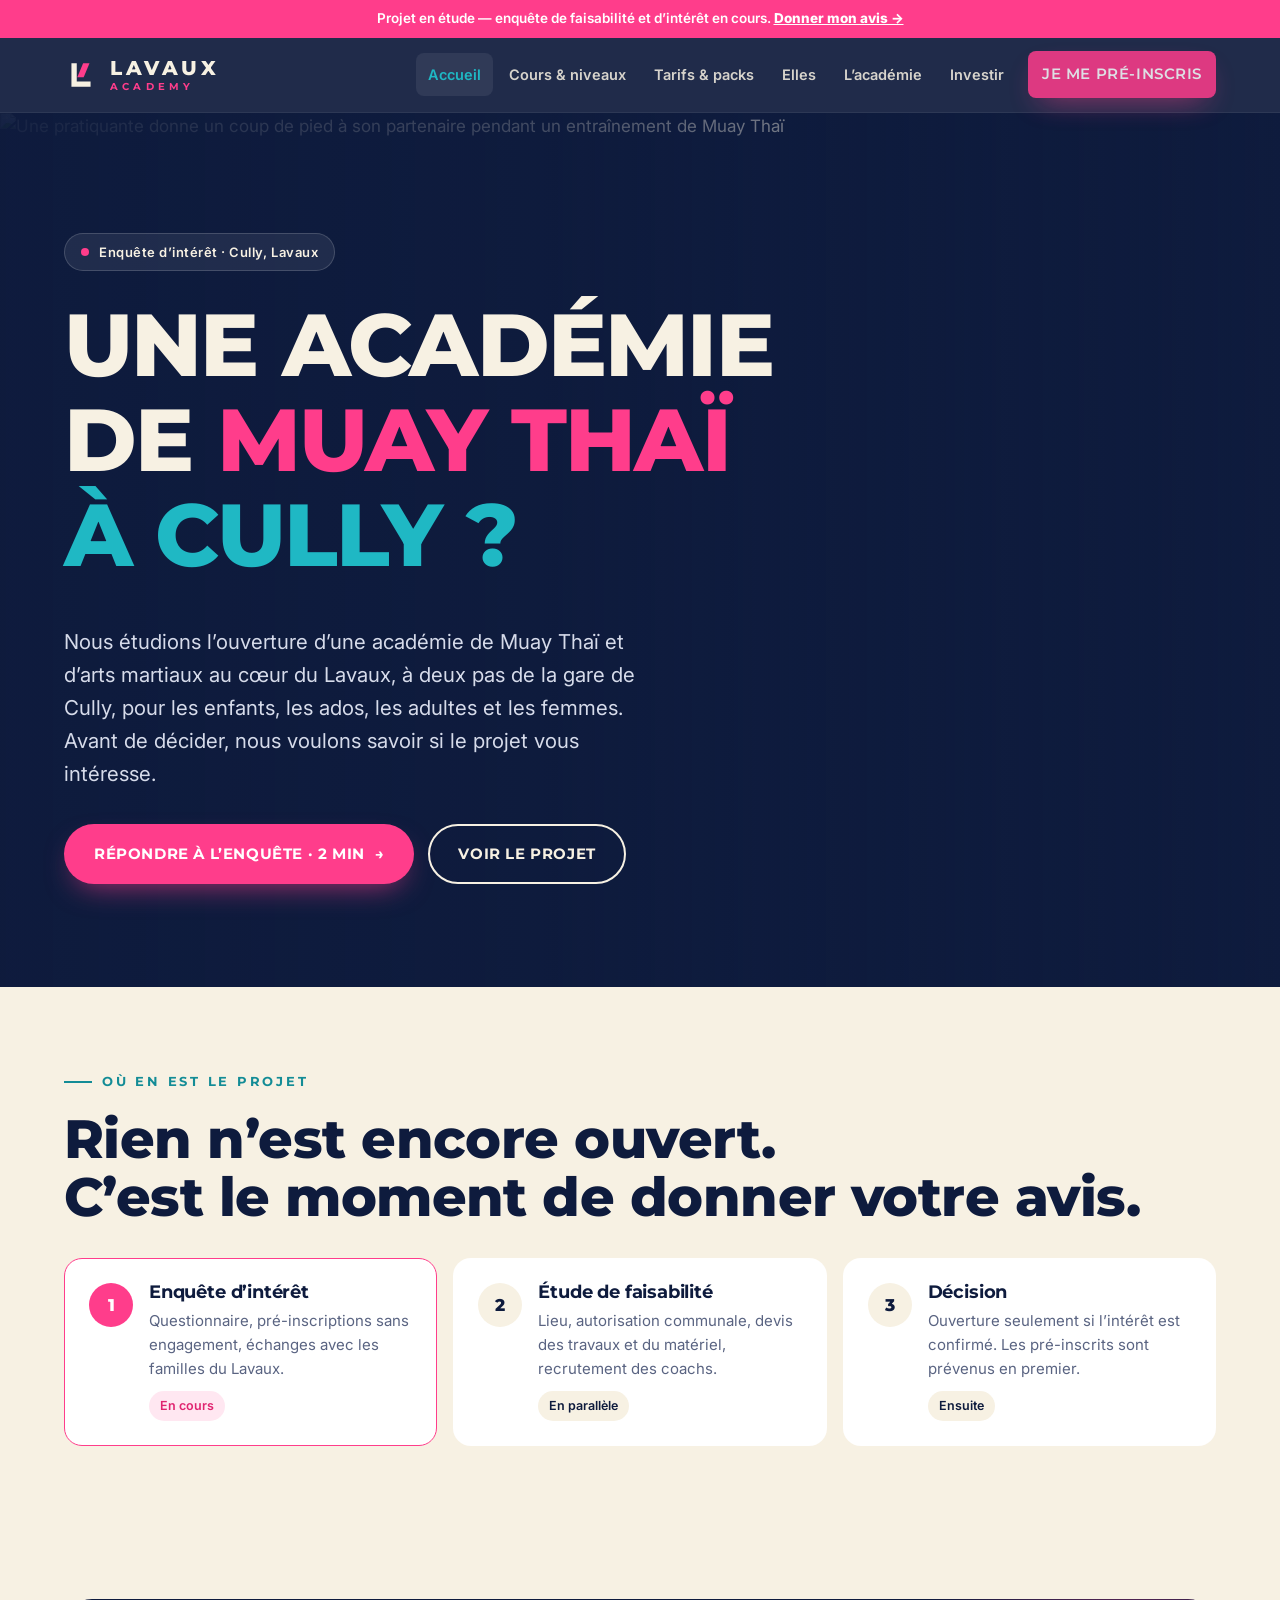
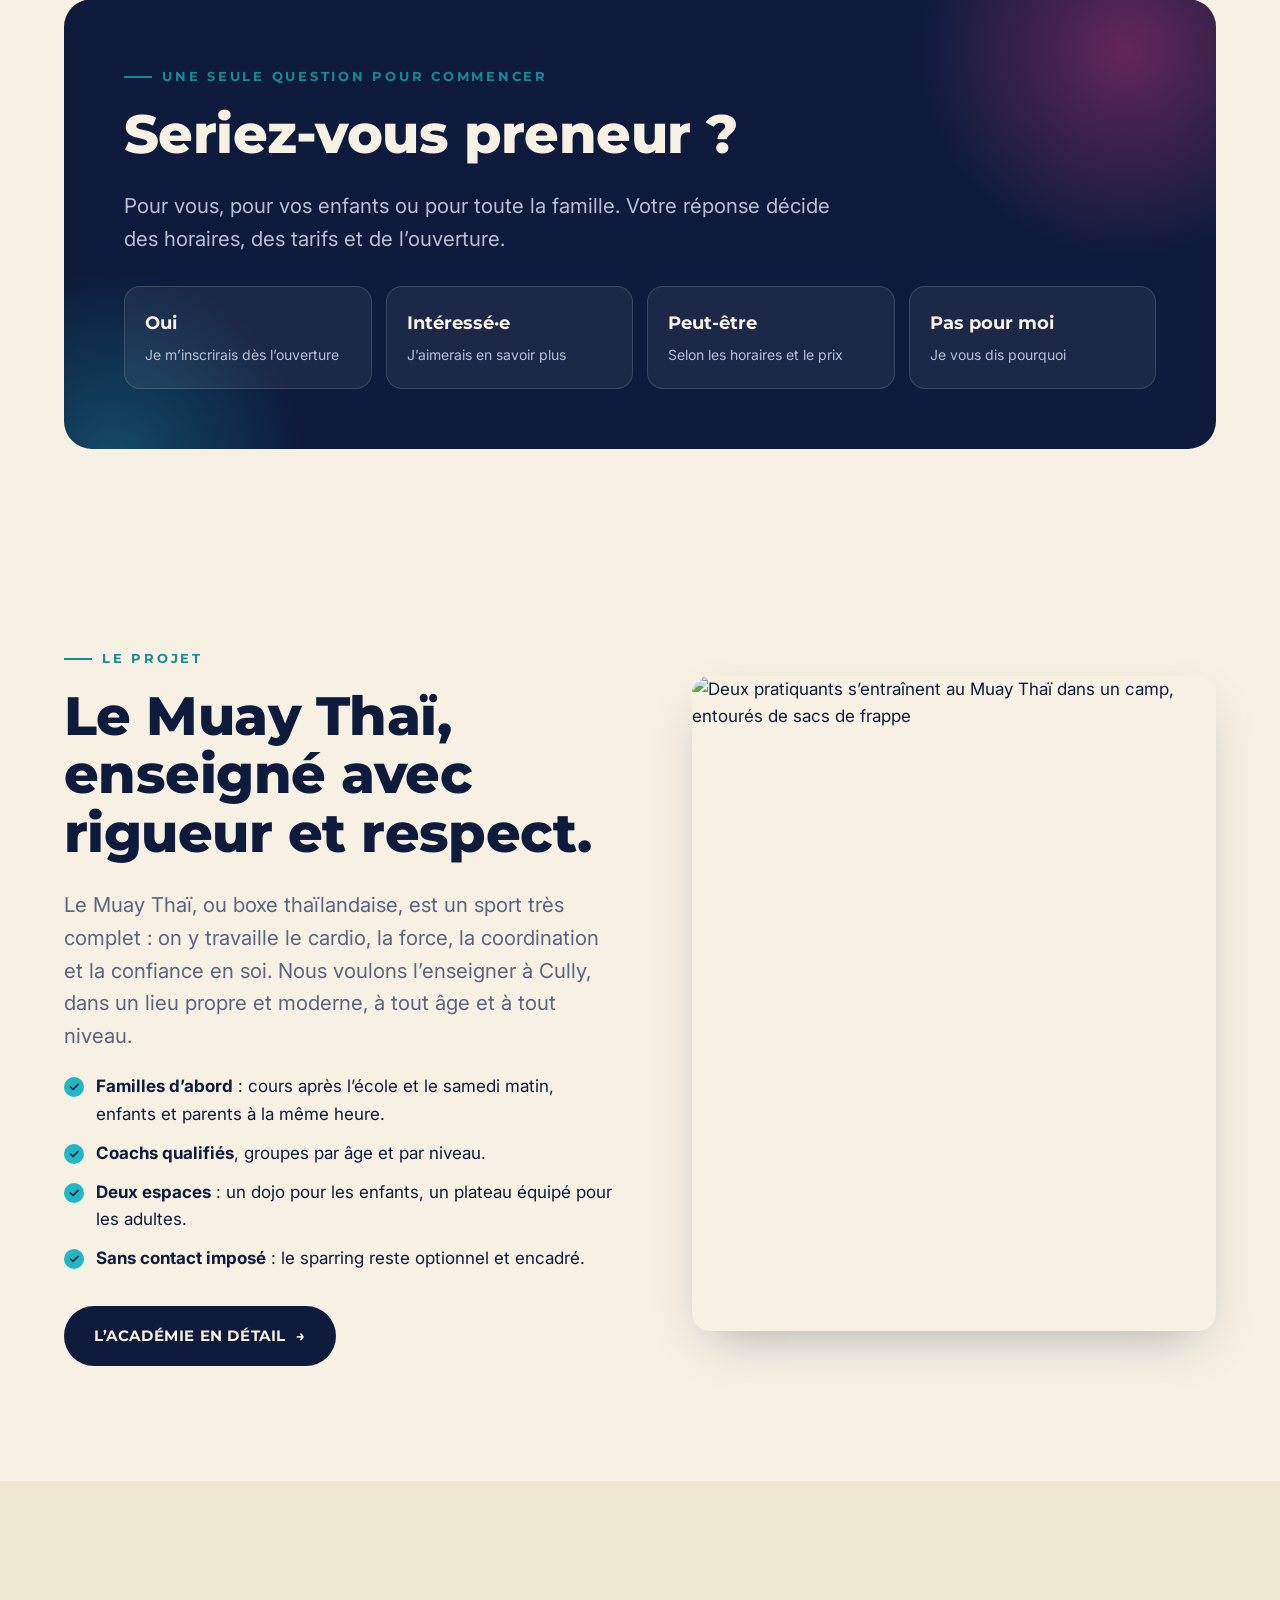
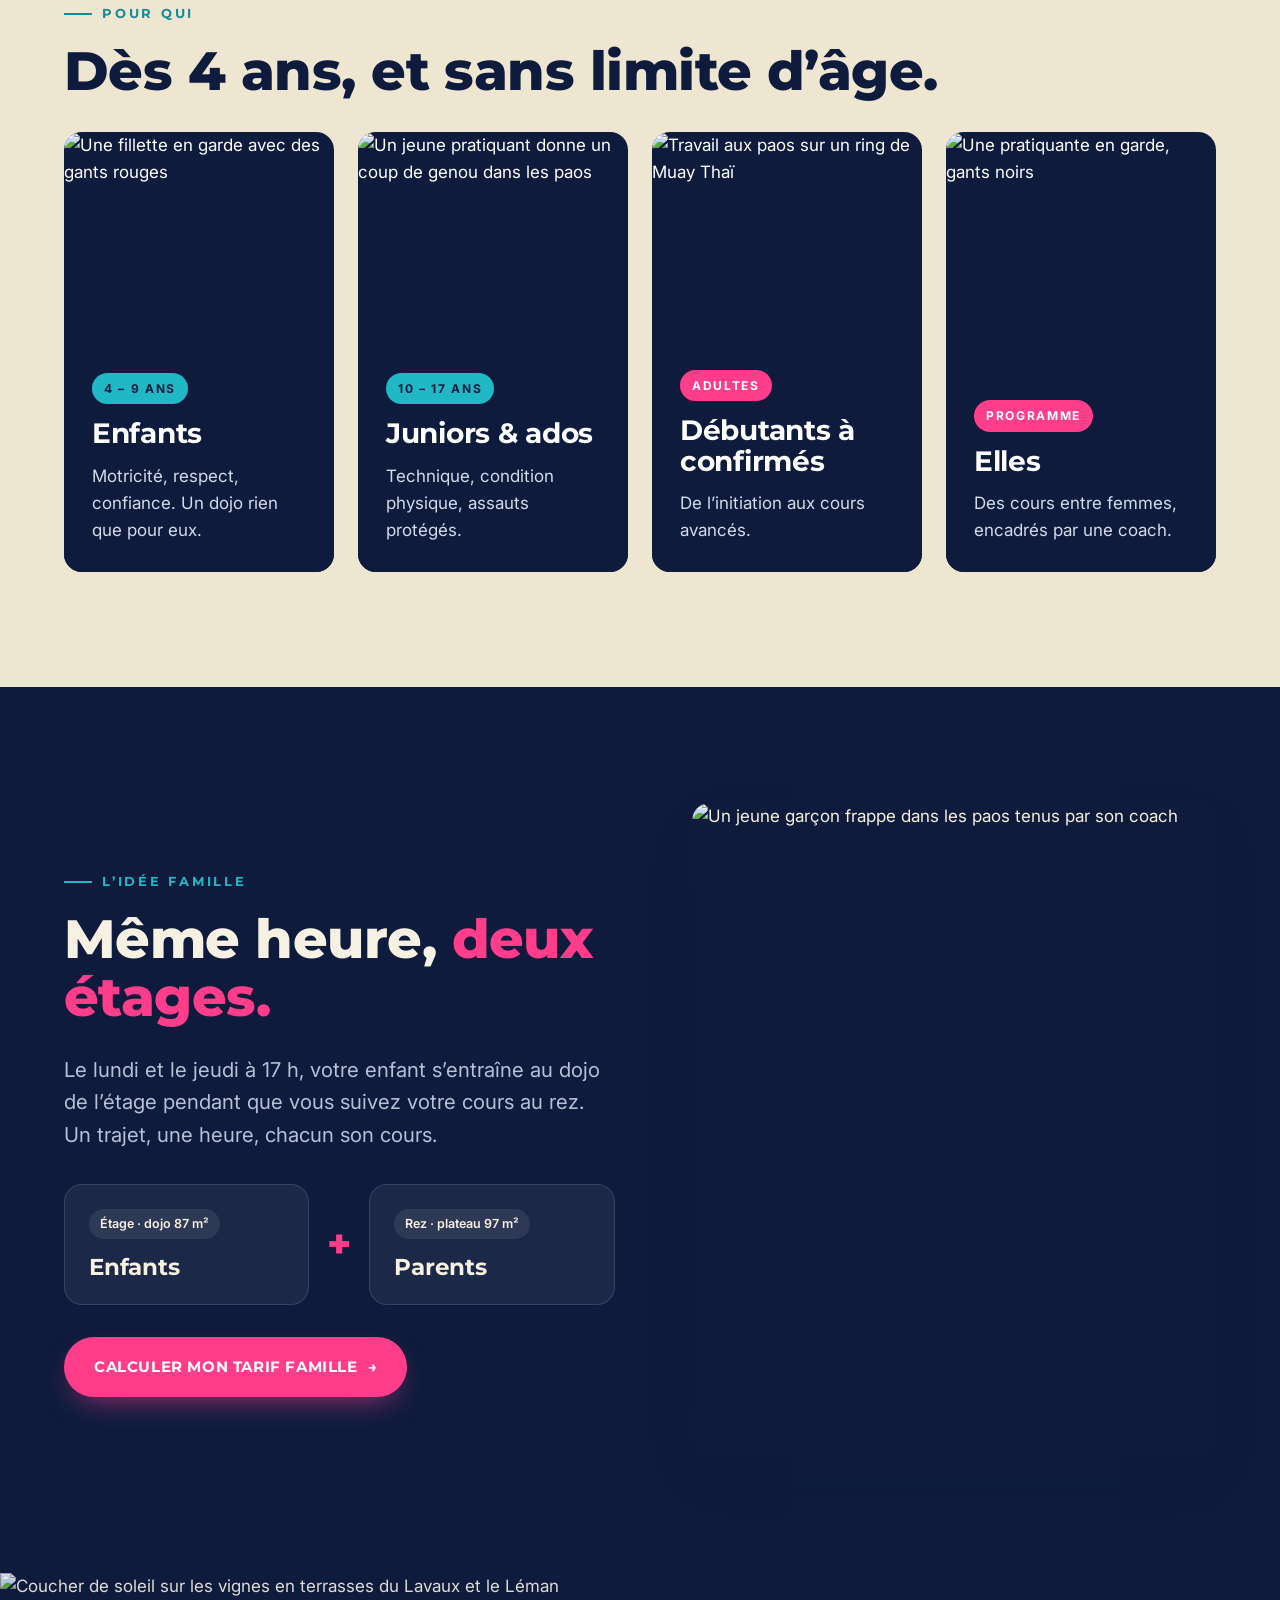
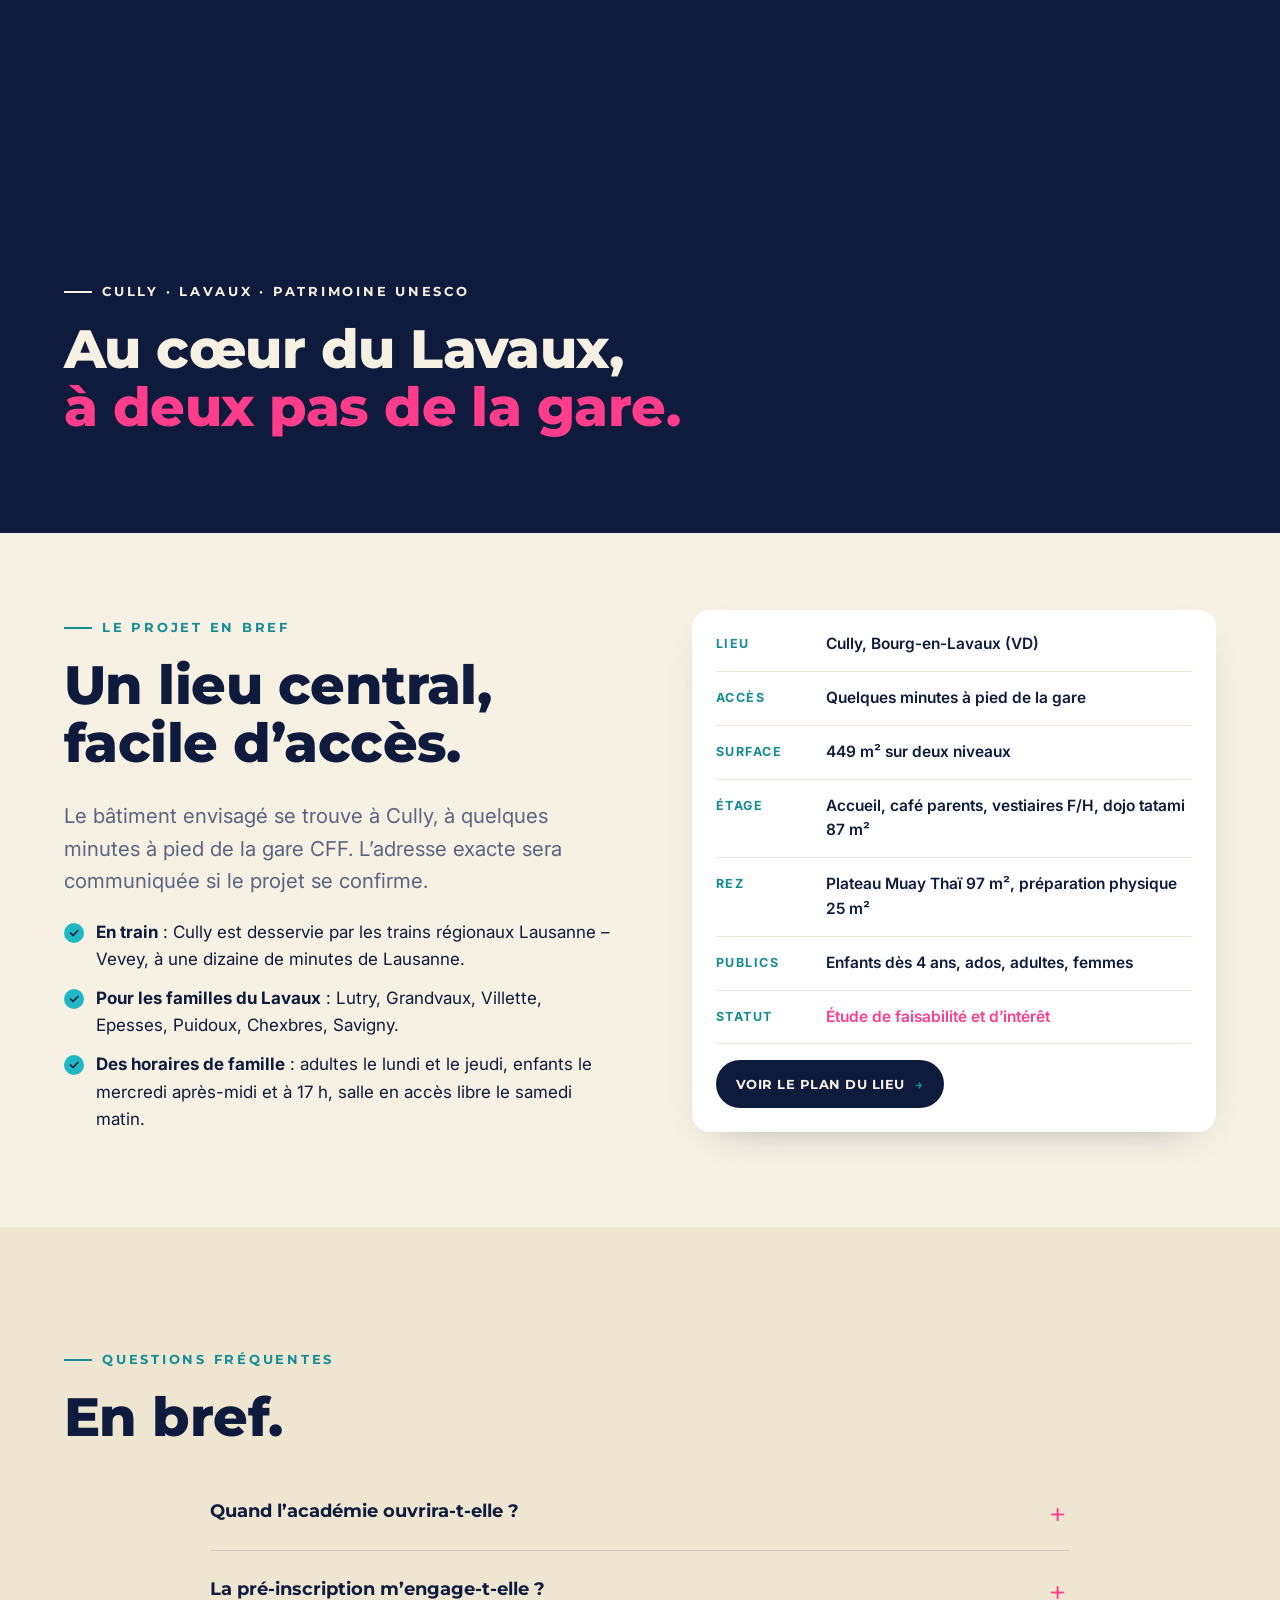
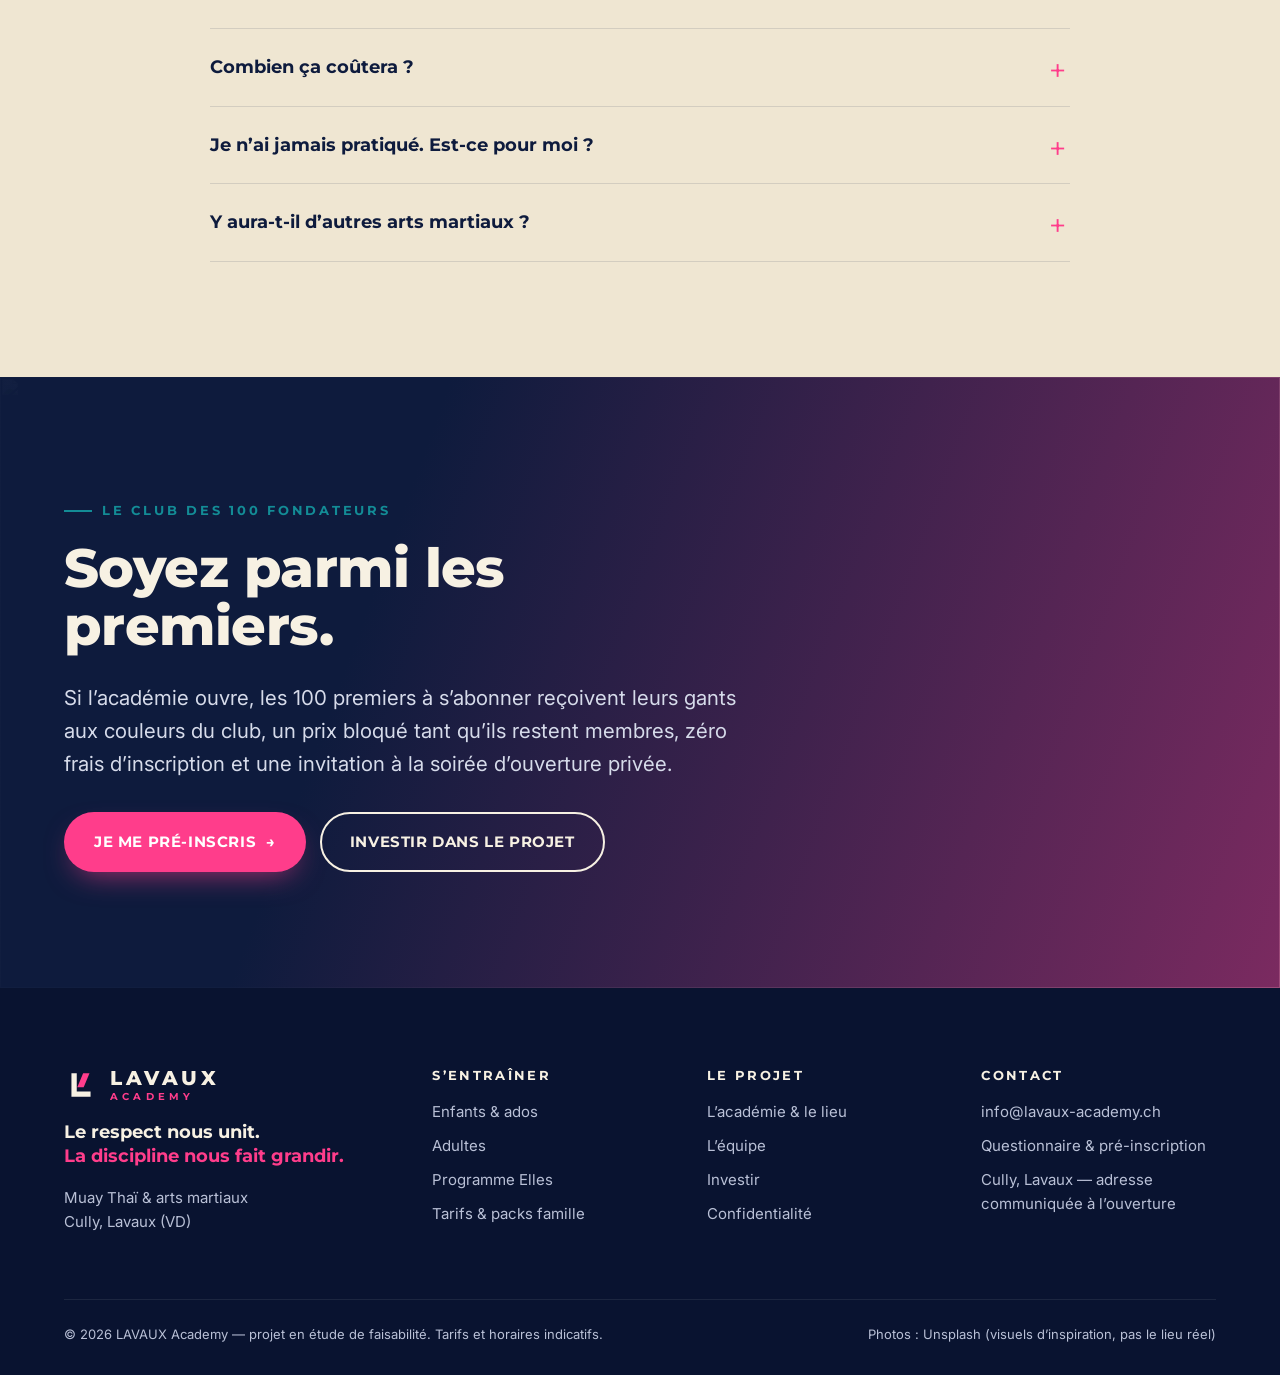
==== index.html @ 16bb01df "Site LAVAUX Academy — enquête d'intérêt (Cully, Lavaux)" ====
<!doctype html>
<html lang="fr-CH" class="no-js">
<head>
<meta charset="utf-8">
<meta name="viewport" content="width=device-width, initial-scale=1">
<title>LAVAUX Academy — Projet d’académie de Muay Thaï à Cully</title>
<meta name="description" content="Projet d’académie de Muay Thaï et d’arts martiaux à Cully (Lavaux). Enquête de faisabilité et d’intérêt en cours : donnez votre avis en 2 minutes.">
<meta property="og:title" content="LAVAUX Academy — une académie de Muay Thaï à Cully ?">
<meta property="og:description" content="Enquête d’intérêt en cours. Donnez votre avis en 2 minutes.">
<meta property="og:image" content="https://images.unsplash.com/photo-1758778933112-af9fde620101?auto=format&fit=crop&w=1200&h=630&q=70">
<meta name="theme-color" content="#0E1B3D">
<link rel="icon" href="assets/img/favicon.svg" type="image/svg+xml">
<link rel="preconnect" href="https://fonts.googleapis.com"><link rel="preconnect" href="https://fonts.gstatic.com" crossorigin>
<link href="https://fonts.googleapis.com/css2?family=Inter:wght@400;500;600;700&family=Montserrat:wght@600;700;800&display=swap" rel="stylesheet">
<link rel="stylesheet" href="assets/css/style.css">
</head>
<body data-page="home">
<div class="status-bar">Projet en étude — enquête de faisabilité et d’intérêt en cours. <a href="inscription.html">Donner mon avis →</a></div>
<header id="site-header"></header>

<main>
  <!-- HERO -->
  <section class="hero">
    <div class="hero-media">
      <img src="https://images.unsplash.com/photo-1758778933112-af9fde620101?auto=format&fit=crop&w=1400&q=70"
           srcset="https://images.unsplash.com/photo-1758778933112-af9fde620101?auto=format&fit=crop&w=800&q=70 800w, https://images.unsplash.com/photo-1758778933112-af9fde620101?auto=format&fit=crop&w=1400&q=70 1400w"
           sizes="100vw" alt="Une pratiquante donne un coup de pied à son partenaire pendant un entraînement de Muay Thaï" fetchpriority="high" style="object-position:22% 30%">
    </div>
    <div class="container">
      <span class="hero-tag"><span class="dot"></span> Enquête d’intérêt · Cully, Lavaux</span>
      <h1><span class="line">Une académie</span><span class="line">de <span class="accent">Muay Thaï</span></span><span class="line accent-t">à Cully ?</span></h1>
      <p class="lead">Nous étudions l’ouverture d’une académie de Muay Thaï et d’arts martiaux au cœur du Lavaux, à deux pas de la gare de Cully, pour les enfants, les ados, les adultes et les femmes. Avant de décider, nous voulons savoir si le projet vous intéresse.</p>
      <div class="btn-row">
        <a class="btn btn-pink" href="inscription.html">Répondre à l’enquête · 2 min <span class="arr">→</span></a>
        <a class="btn btn-ghost" href="#projet">Voir le projet</a>
      </div>
    </div>
  </section>

  <!-- OU EN EST LE PROJET -->
  <section class="section tight" id="etat">
    <div class="container">
      <span class="eyebrow">Où en est le projet</span>
      <h2>Rien n’est encore ouvert.<br>C’est le moment de donner votre avis.</h2>
      <div class="phases mt-2">
        <div class="phase on"><b>1</b><div><h3>Enquête d’intérêt</h3><p>Questionnaire, pré-inscriptions sans engagement, échanges avec les familles du Lavaux.</p><span class="chip p">En cours</span></div></div>
        <div class="phase"><b>2</b><div><h3>Étude de faisabilité</h3><p>Lieu, autorisation communale, devis des travaux et du matériel, recrutement des coachs.</p><span class="chip">En parallèle</span></div></div>
        <div class="phase"><b>3</b><div><h3>Décision</h3><p>Ouverture seulement si l’intérêt est confirmé. Les pré-inscrits sont prévenus en premier.</p><span class="chip">Ensuite</span></div></div>
      </div>
    </div>
  </section>

  <!-- SONDAGE -->
  <section class="section tight" id="avis">
    <div class="container">
      <div class="poll">
        <span class="eyebrow">Une seule question pour commencer</span>
        <h2>Seriez-vous preneur ?</h2>
        <p class="lead" style="color:var(--muted-l)">Pour vous, pour vos enfants ou pour toute la famille. Votre réponse décide des horaires, des tarifs et de l’ouverture.</p>
        <div class="poll-opts">
          <a href="inscription.html?interet=oui"><b>Oui</b><span>Je m’inscrirais dès l’ouverture</span></a>
          <a href="inscription.html?interet=interesse"><b>Intéressé·e</b><span>J’aimerais en savoir plus</span></a>
          <a href="inscription.html?interet=peut-etre"><b>Peut-être</b><span>Selon les horaires et le prix</span></a>
          <a href="inscription.html?interet=non"><b>Pas pour moi</b><span>Je vous dis pourquoi</span></a>
        </div>
      </div>
    </div>
  </section>

  <!-- LE PROJET -->
  <section class="section" id="projet">
    <div class="container split">
      <div class="reveal">
        <span class="eyebrow">Le projet</span>
        <h2>Le Muay Thaï, enseigné avec rigueur et respect.</h2>
        <p class="lead">Le Muay Thaï, ou boxe thaïlandaise, est un sport très complet : on y travaille le cardio, la force, la coordination et la confiance en soi. Nous voulons l’enseigner à Cully, dans un lieu propre et moderne, à tout âge et à tout niveau.</p>
        <ul class="checks">
          <li><b>Familles d’abord</b> : cours après l’école et le samedi matin, enfants et parents à la même heure.</li>
          <li><b>Coachs qualifiés</b>, groupes par âge et par niveau.</li>
          <li><b>Deux espaces</b> : un dojo pour les enfants, un plateau équipé pour les adultes.</li>
          <li><b>Sans contact imposé</b> : le sparring reste optionnel et encadré.</li>
        </ul>
        <a class="btn btn-navy mt-1" href="academie.html">L’académie en détail <span class="arr">→</span></a>
      </div>
      <div class="photo tall reveal"><img loading="lazy" src="https://images.unsplash.com/photo-1729673517080-44353fa68fe0?auto=format&fit=crop&w=900&q=70" alt="Deux pratiquants s’entraînent au Muay Thaï dans un camp, entourés de sacs de frappe"></div>
    </div>
  </section>

  <!-- POUR QUI -->
  <section class="section cream">
    <div class="container">
      <span class="eyebrow">Pour qui</span>
      <h2>Dès 4 ans, et sans limite d’âge.</h2>
      <div class="grid g4 mt-2">
        <a class="pcard reveal" href="programmes.html#enfants">
          <img loading="lazy" src="https://images.unsplash.com/photo-1641023737468-367e606961c7?auto=format&fit=crop&w=700&q=70" alt="Une fillette en garde avec des gants rouges">
          <div class="in"><span class="tag t">4 – 9 ans</span><h3>Enfants</h3><p>Motricité, respect, confiance. Un dojo rien que pour eux.</p></div>
        </a>
        <a class="pcard reveal" href="programmes.html#enfants">
          <img loading="lazy" src="https://images.unsplash.com/photo-1611824916163-a984d622d042?auto=format&fit=crop&w=700&q=70" alt="Un jeune pratiquant donne un coup de genou dans les paos">
          <div class="in"><span class="tag t">10 – 17 ans</span><h3>Juniors & ados</h3><p>Technique, condition physique, assauts protégés.</p></div>
        </a>
        <a class="pcard reveal" href="programmes.html#adultes">
          <img loading="lazy" src="https://images.unsplash.com/photo-1696454411278-a64de1369e83?auto=format&fit=crop&w=700&q=70" alt="Travail aux paos sur un ring de Muay Thaï">
          <div class="in"><span class="tag">Adultes</span><h3>Débutants à confirmés</h3><p>De l’initiation aux cours avancés.</p></div>
        </a>
        <a class="pcard reveal" href="femmes.html">
          <img loading="lazy" src="https://images.unsplash.com/photo-1593352217519-80849eae5564?auto=format&fit=crop&w=700&q=70" alt="Une pratiquante en garde, gants noirs">
          <div class="in"><span class="tag">Programme</span><h3>Elles</h3><p>Des cours entre femmes, encadrés par une coach.</p></div>
        </a>
      </div>
    </div>
  </section>

  <!-- MEME HEURE DEUX ETAGES -->
  <section class="section dark">
    <div class="container split">
      <div class="reveal">
        <span class="eyebrow">L’idée famille</span>
        <h2>Même heure, <span class="accent">deux étages.</span></h2>
        <p class="lead">Le lundi et le jeudi à 17 h, votre enfant s’entraîne au dojo de l’étage pendant que vous suivez votre cours au rez. Un trajet, une heure, chacun son cours.</p>
        <div class="combo mt-2">
          <div class="side"><span class="chip t">Étage · dojo 87 m²</span><h3 class="mt-1 mb-0">Enfants</h3></div>
          <div class="plus">+</div>
          <div class="side"><span class="chip p">Rez · plateau 97 m²</span><h3 class="mt-1 mb-0">Parents</h3></div>
        </div>
        <a class="btn btn-pink mt-2" href="tarifs.html#famille">Calculer mon tarif famille <span class="arr">→</span></a>
      </div>
      <div class="photo tall reveal"><img loading="lazy" src="https://images.unsplash.com/photo-1727528753057-27573159b27d?auto=format&fit=crop&w=900&q=70" alt="Un jeune garçon frappe dans les paos tenus par son coach"></div>
    </div>
  </section>

  <!-- AU COEUR DU LAVAUX -->
  <section class="lavaux-band">
    <img loading="lazy" src="https://images.unsplash.com/photo-1559595387-a419507223de?auto=format&fit=crop&w=1600&q=70"
         srcset="https://images.unsplash.com/photo-1559595387-a419507223de?auto=format&fit=crop&w=800&q=70 800w, https://images.unsplash.com/photo-1559595387-a419507223de?auto=format&fit=crop&w=1600&q=70 1600w"
         sizes="100vw" alt="Coucher de soleil sur les vignes en terrasses du Lavaux et le Léman">
    <div class="container">
      <span class="eyebrow">Cully · Lavaux · Patrimoine UNESCO</span>
      <h2>Au cœur du Lavaux,<br><span class="accent">à deux pas de la gare.</span></h2>
    </div>
  </section>

  <section class="section tight" id="lieu">
    <div class="container">
      <div class="split" style="align-items:start">
        <div class="reveal">
          <span class="eyebrow">Le projet en bref</span>
          <h2>Un lieu central, facile d’accès.</h2>
          <p class="lead">Le bâtiment envisagé se trouve à Cully, à quelques minutes à pied de la gare CFF. L’adresse exacte sera communiquée si le projet se confirme.</p>
          <ul class="checks">
            <li><b>En train</b> : Cully est desservie par les trains régionaux Lausanne – Vevey, à une dizaine de minutes de Lausanne.</li>
            <li><b>Pour les familles du Lavaux</b> : Lutry, Grandvaux, Villette, Epesses, Puidoux, Chexbres, Savigny.</li>
            <li><b>Des horaires de famille</b> : adultes le lundi et le jeudi, enfants le mercredi après-midi et à 17 h, salle en accès libre le samedi matin.</li>
          </ul>
        </div>
        <div class="facts reveal">
          <div><span>Lieu</span><b>Cully, Bourg-en-Lavaux (VD)</b></div>
          <div><span>Accès</span><b>Quelques minutes à pied de la gare</b></div>
          <div><span>Surface</span><b>449 m² sur deux niveaux</b></div>
          <div><span>Étage</span><b>Accueil, café parents, vestiaires F/H, dojo tatami 87 m²</b></div>
          <div><span>Rez</span><b>Plateau Muay Thaï 97 m², préparation physique 25 m²</b></div>
          <div><span>Publics</span><b>Enfants dès 4 ans, ados, adultes, femmes</b></div>
          <div><span>Statut</span><b class="accent">Étude de faisabilité et d’intérêt</b></div>
          <a class="btn btn-navy btn-sm mt-1" href="academie.html#lieu">Voir le plan du lieu <span class="arr">→</span></a>
        </div>
      </div>
    </div>
  </section>

  <!-- FAQ -->
  <section class="section cream">
    <div class="container">
      <span class="eyebrow">Questions fréquentes</span>
      <h2>En bref.</h2>
      <div class="faq mt-2">
        <details><summary>Quand l’académie ouvrira-t-elle ?</summary><p>La date dépend de l’enquête et de l’étude de faisabilité. Si le projet se confirme, les pré-inscrits seront informés en premier.</p></details>
        <details><summary>La pré-inscription m’engage-t-elle ?</summary><p>Non. Elle est gratuite et sans engagement. Elle nous aide à dimensionner les cours et vous réserve un cours d’essai offert.</p></details>
        <details><summary>Combien ça coûtera ?</summary><p>CHF 119 par mois pour un adulte, CHF 69 pour un enfant, avec 2 cours par semaine et le samedi en accès libre. Remises famille automatiques, et jamais plus de CHF 289 par mois pour tout le foyer. Tarifs indicatifs. <a href="tarifs.html">Voir les tarifs</a></p></details>
        <details><summary>Je n’ai jamais pratiqué. Est-ce pour moi ?</summary><p>Oui. Les cours d’initiation partent de zéro, sans contact imposé.</p></details>
        <details><summary>Y aura-t-il d’autres arts martiaux ?</summary><p>Le Muay Thaï reste au centre. Boxe anglaise, kickboxing ou self-défense pourront compléter le planning selon les réponses à l’enquête.</p></details>
      </div>
    </div>
  </section>

  <!-- CTA -->
  <section class="section cta-band">
    <div class="bg"><img loading="lazy" src="https://images.unsplash.com/photo-1788445701100-f78832ced90a?auto=format&fit=crop&w=1400&q=60" alt=""></div>
    <div class="container">
      <div style="max-width:680px">
        <span class="eyebrow">Le club des 100 fondateurs</span>
        <h2>Soyez parmi les premiers.</h2>
        <p class="lead" style="color:#D6DBEA">Si l’académie ouvre, les 100 premiers à s’abonner reçoivent leurs gants aux couleurs du club, un prix bloqué tant qu’ils restent membres, zéro frais d’inscription et une invitation à la soirée d’ouverture privée.</p>
        <div class="btn-row mt-2"><a class="btn btn-pink" href="inscription.html">Je me pré-inscris <span class="arr">→</span></a><a class="btn btn-ghost" href="investir.html">Investir dans le projet</a></div>
      </div>
    </div>
  </section>
</main>

<footer id="site-footer"></footer>
<script src="assets/js/config.js"></script>
<script src="assets/js/main.js"></script>
</body>
</html>
---- assets/css/style.css ----
/* LAVAUX Academy — feuille de style principale
   Palette : charte v2 (04_marque/charte-marque.md) */
:root{
  --navy:#0E1B3D; --navy-2:#13234D; --navy-3:#1B2D5C;
  --ivory:#F7F1E3; --ivory-2:#EFE6D2;
  --pink:#FF3D8B; --pink-d:#E02470;
  --turq:#1FB8C4; --turq-d:#138C96;
  --gold:#C9A96E;
  --ink:#0E1B3D; --muted:#5A6482; --muted-l:#B9C0D6;
  --radius:18px; --radius-s:10px;
  --shadow:0 20px 50px -20px rgba(14,27,61,.35);
  --max:1200px;
  --f-head:"Montserrat",Helvetica,Arial,sans-serif;
  --f-body:"Inter",Helvetica,Arial,sans-serif;
}
*,*::before,*::after{box-sizing:border-box}
html{scroll-behavior:smooth;-webkit-text-size-adjust:100%}
body{margin:0;font-family:var(--f-body);font-size:17px;line-height:1.6;color:var(--ink);background:var(--ivory);overflow-x:hidden}
img{max-width:100%;display:block}
a{color:inherit}
h1,h2,h3,h4{font-family:var(--f-head);line-height:1.08;margin:0 0 .5em;letter-spacing:-.01em}
h1{font-size:clamp(40px,7vw,88px);font-weight:800;text-transform:uppercase;letter-spacing:-.02em}
h2{font-size:clamp(30px,4.4vw,54px);font-weight:800}
h3{font-size:clamp(19px,2vw,23px);font-weight:700}
p{margin:0 0 1em}
.container{width:100%;max-width:var(--max);margin:0 auto;padding:0 24px}
@media (max-width:600px){.container{padding:0 16px}}
.sr-only{position:absolute;width:1px;height:1px;overflow:hidden;clip:rect(0 0 0 0)}

/* ---------- Utilitaires ---------- */
.eyebrow{display:inline-flex;align-items:center;gap:10px;font-family:var(--f-head);font-weight:700;font-size:12.5px;letter-spacing:.22em;text-transform:uppercase;color:var(--turq-d);margin-bottom:18px}
.eyebrow::before{content:"";width:28px;height:2px;background:currentColor}
.dark .eyebrow,.on-dark .eyebrow{color:var(--turq)}
.accent{color:var(--pink)}
.accent-t{color:var(--turq)}
.lead{font-size:clamp(18px,1.6vw,21px);color:var(--muted);max-width:720px}
.dark .lead{color:var(--muted-l)}
.center{text-align:center}.center .lead{margin-left:auto;margin-right:auto}
.section{padding:clamp(70px,9vw,120px) 0;position:relative}
.section.tight{padding:clamp(50px,6vw,80px) 0}
.dark{background:var(--navy);color:var(--ivory)}
.dark-2{background:var(--navy-2);color:var(--ivory)}
.cream{background:var(--ivory-2)}
.grid{display:grid;gap:24px}
.g2{grid-template-columns:repeat(2,1fr)}
.g3{grid-template-columns:repeat(3,1fr)}
.g4{grid-template-columns:repeat(4,1fr)}
@media (max-width:960px){.g3,.g4{grid-template-columns:repeat(2,1fr)}}
@media (max-width:680px){.g2,.g3,.g4{grid-template-columns:1fr}}
.split{display:grid;grid-template-columns:1.05fr 1fr;gap:clamp(32px,6vw,80px);align-items:center}
.split.rev>:first-child{order:2}
@media (max-width:900px){.split{grid-template-columns:1fr}.split.rev>:first-child{order:0}}
.mt-0{margin-top:0}.mb-0{margin-bottom:0}.mt-1{margin-top:16px}.mt-2{margin-top:32px}.mt-3{margin-top:56px}

/* ---------- Boutons ---------- */
.btn{display:inline-flex;align-items:center;justify-content:center;gap:10px;font-family:var(--f-head);font-weight:700;font-size:15px;letter-spacing:.04em;text-transform:uppercase;text-decoration:none;padding:16px 28px;border-radius:999px;border:2px solid transparent;cursor:pointer;transition:transform .2s,background .2s,color .2s,box-shadow .2s;white-space:nowrap}
.btn:hover{transform:translateY(-2px)}
.btn-pink{background:var(--pink);color:#fff;box-shadow:0 12px 30px -12px rgba(255,61,139,.7)}
.btn-pink:hover{background:var(--pink-d)}
.btn-turq{background:var(--turq);color:var(--navy)}
.btn-turq:hover{background:#3fd0db}
.btn-ghost{border-color:currentColor;background:transparent}
.btn-ghost:hover{background:rgba(255,255,255,.08)}
.btn-navy{background:var(--navy);color:var(--ivory)}
.btn-sm{padding:11px 18px;font-size:13px}
.btn .arr{transition:transform .2s}.btn:hover .arr{transform:translateX(4px)}
.btn-row{display:flex;flex-wrap:wrap;gap:14px}
@media (max-width:520px){.btn-row .btn{width:100%}}

/* ---------- Bandeau statut ---------- */
.status-bar{background:var(--pink);color:#fff;font-size:13.5px;font-weight:600;text-align:center;padding:8px 16px}
.status-bar a{color:#fff;font-weight:800}

/* ---------- En-tête ---------- */
.site-header{position:sticky;top:0;z-index:50;background:rgba(14,27,61,.92);backdrop-filter:saturate(140%) blur(12px);-webkit-backdrop-filter:saturate(140%) blur(12px);color:var(--ivory);border-bottom:1px solid rgba(255,255,255,.06)}
.nav{display:flex;align-items:center;justify-content:space-between;height:74px;gap:20px}
.brand{display:flex;align-items:center;gap:12px;text-decoration:none}
.brand img{height:40px;width:auto}
.brand-txt{display:flex;flex-direction:column;line-height:1}
.brand-txt b{font-family:var(--f-head);font-weight:800;font-size:20px;letter-spacing:.18em}
.brand-txt span{font-family:var(--f-head);font-weight:700;font-size:10px;letter-spacing:.42em;color:var(--pink);margin-top:4px}
.nav-links{display:flex;align-items:center;gap:4px;list-style:none;margin:0;padding:0}
.nav-links a{display:block;text-decoration:none;font-weight:600;font-size:14.5px;padding:10px 12px;border-radius:8px;opacity:.85;transition:opacity .2s,background .2s}
.nav-links a:hover,.nav-links a[aria-current=page]{opacity:1;background:rgba(255,255,255,.07)}
.nav-links a[aria-current=page]{color:var(--turq)}
.nav-cta{margin-left:8px}
.nav-toggle{display:none;background:none;border:0;color:inherit;padding:8px;cursor:pointer}
.nav-toggle span{display:block;width:26px;height:2px;background:currentColor;margin:6px 0;transition:.3s}
@media (max-width:1060px){
  .nav-toggle{display:block}
  .nav-links{position:fixed;inset:74px 0 auto 0;flex-direction:column;align-items:stretch;background:var(--navy);padding:16px;gap:2px;transform:translateY(-120%);transition:transform .35s ease;box-shadow:0 20px 40px rgba(0,0,0,.35);max-height:calc(100vh - 74px);overflow:auto}
  .nav-links a{padding:14px 12px;font-size:17px}
  .nav-open .nav-links{transform:translateY(0)}
  .nav-cta{margin:8px 0 0}.nav-cta .btn{width:100%}
  .nav-open .nav-toggle span:nth-child(1){transform:translateY(8px) rotate(45deg)}
  .nav-open .nav-toggle span:nth-child(2){opacity:0}
  .nav-open .nav-toggle span:nth-child(3){transform:translateY(-8px) rotate(-45deg)}
}

/* ---------- Hero ---------- */
.hero{position:relative;min-height:min(92vh,860px);display:flex;align-items:flex-end;color:var(--ivory);overflow:hidden;background:var(--navy)}
.hero-media{position:absolute;inset:0}
.hero-media img{width:100%;height:100%;object-fit:cover;object-position:center 30%}
.hero::after{content:"";position:absolute;inset:0;background:linear-gradient(90deg,rgba(14,27,61,.96) 0%,rgba(14,27,61,.78) 42%,rgba(14,27,61,.15) 100%),linear-gradient(0deg,rgba(14,27,61,.9) 0%,transparent 45%)}
.hero .container{position:relative;z-index:2;padding-top:120px;padding-bottom:clamp(60px,8vw,110px)}
.hero h1{max-width:900px}
.hero h1 .line{display:block}
.hero h1 .stroke{color:var(--turq)}
.hero .lead{color:#D6DBEA;max-width:600px;margin:22px 0 34px}
.hero-tag{display:inline-flex;gap:10px;align-items:center;background:rgba(255,255,255,.08);border:1px solid rgba(255,255,255,.16);padding:8px 16px;border-radius:999px;font-size:13px;font-weight:600;letter-spacing:.04em;margin-bottom:26px}
.hero-tag .dot{width:8px;height:8px;border-radius:50%;background:var(--pink);box-shadow:0 0 0 0 rgba(255,61,139,.7);animation:pulse 2s infinite}
@keyframes pulse{70%{box-shadow:0 0 0 10px rgba(255,61,139,0)}100%{box-shadow:0 0 0 0 rgba(255,61,139,0)}}
.hero-stats{display:flex;flex-wrap:wrap;gap:clamp(24px,5vw,60px);margin-top:54px;padding-top:28px;border-top:1px solid rgba(255,255,255,.14)}
.hero-stats div b{display:block;font-family:var(--f-head);font-size:clamp(26px,3vw,36px);font-weight:800;color:var(--ivory)}
.hero-stats div span{font-size:13.5px;color:var(--muted-l);letter-spacing:.03em}
.page-hero{min-height:min(64vh,560px)}

/* ---------- Bande défilante ---------- */
.marquee{background:var(--pink);color:#fff;overflow:hidden;padding:16px 0;transform:rotate(-1.2deg) scale(1.02);margin:-14px 0 -14px;position:relative;z-index:5}
.marquee.turq{background:var(--turq);color:var(--navy);transform:rotate(1deg) scale(1.02)}
.marquee-track{display:flex;gap:48px;width:max-content;animation:scroll 38s linear infinite;font-family:var(--f-head);font-weight:800;font-size:clamp(18px,2.2vw,26px);text-transform:uppercase;letter-spacing:.06em}
.marquee-track span{display:flex;align-items:center;gap:48px;white-space:nowrap}
.marquee-track span::after{content:"✦";font-size:.7em;opacity:.8}
@keyframes scroll{to{transform:translateX(-50%)}}
@media (prefers-reduced-motion:reduce){.marquee-track{animation:none}}

/* ---------- Cartes ---------- */
.card{background:#fff;border-radius:var(--radius);padding:30px;box-shadow:0 1px 0 rgba(14,27,61,.06),0 14px 40px -26px rgba(14,27,61,.45);position:relative}
.dark .card,.card.dk{background:var(--navy-2);color:var(--ivory);box-shadow:none;border:1px solid rgba(255,255,255,.08)}
.card p:last-child{margin-bottom:0}
.card .num{font-family:var(--f-head);font-weight:800;font-size:14px;letter-spacing:.2em;color:var(--pink);margin-bottom:18px;display:block}
.icon{width:52px;height:52px;border-radius:14px;display:grid;place-items:center;background:rgba(255,61,139,.1);color:var(--pink);margin-bottom:18px}
.icon.t{background:rgba(31,184,196,.13);color:var(--turq-d)}
.dark .icon.t{color:var(--turq)}
.icon svg{width:26px;height:26px}

/* Cartes photo */
.pcard{position:relative;border-radius:var(--radius);overflow:hidden;min-height:440px;display:flex;align-items:flex-end;color:#fff;text-decoration:none;isolation:isolate;background:var(--navy)}
.pcard img{position:absolute;inset:0;width:100%;height:100%;object-fit:cover;z-index:-2;transition:transform .7s ease}
.pcard::before{content:"";position:absolute;inset:0;background:linear-gradient(180deg,rgba(14,27,61,0) 30%,rgba(14,27,61,.93) 100%);z-index:-1}
.pcard:hover img{transform:scale(1.05)}
.pcard .in{padding:28px}
.pcard .tag{display:inline-block;font-size:12px;font-weight:700;letter-spacing:.14em;text-transform:uppercase;padding:6px 12px;border-radius:999px;background:var(--pink);margin-bottom:14px}
.pcard .tag.t{background:var(--turq);color:var(--navy)}
.pcard .tag.g{background:var(--gold);color:var(--navy)}
.pcard p{color:#D6DBEA;margin:0}
.pcard h3{font-size:clamp(22px,2.4vw,28px)}

/* Photo cadrée */
.photo{border-radius:var(--radius);overflow:hidden;position:relative;box-shadow:var(--shadow)}
.photo img{width:100%;height:100%;object-fit:cover}
.photo.tall{aspect-ratio:4/5}.photo.wide{aspect-ratio:16/10}.photo.sq{aspect-ratio:1}
.photo-stack{position:relative;padding:0 0 60px 60px}
.photo-stack .photo.b{position:absolute;left:0;bottom:0;width:48%;border:6px solid var(--ivory)}
.dark .photo-stack .photo.b{border-color:var(--navy)}
@media (max-width:600px){.photo-stack{padding:0 0 40px 30px}}
.badge-float{position:absolute;right:-12px;top:28px;background:var(--pink);color:#fff;font-family:var(--f-head);font-weight:800;padding:16px 20px;border-radius:14px;box-shadow:var(--shadow);font-size:14px;line-height:1.25;text-transform:uppercase;letter-spacing:.04em}
.badge-float b{display:block;font-size:28px}
@media (max-width:600px){.badge-float{right:8px}}

/* Listes à coches */
.checks{list-style:none;padding:0;margin:0 0 1em}
.checks li{position:relative;padding-left:32px;margin-bottom:12px}
.checks li::before{content:"";position:absolute;left:0;top:4px;width:20px;height:20px;border-radius:50%;background:var(--turq) url("data:image/svg+xml,%3Csvg xmlns='http://www.w3.org/2000/svg' viewBox='0 0 24 24' fill='none' stroke='%230E1B3D' stroke-width='3.5' stroke-linecap='round' stroke-linejoin='round'%3E%3Cpath d='M5 12l5 5L20 7'/%3E%3C/svg%3E") center/12px no-repeat}
.checks.pink li::before{background-color:var(--pink);background-image:url("data:image/svg+xml,%3Csvg xmlns='http://www.w3.org/2000/svg' viewBox='0 0 24 24' fill='none' stroke='white' stroke-width='3.5' stroke-linecap='round' stroke-linejoin='round'%3E%3Cpath d='M5 12l5 5L20 7'/%3E%3C/svg%3E")}

/* ---------- Piliers ---------- */
.pillar{border-top:3px solid var(--pink);padding-top:26px}
.pillar:nth-child(2){border-color:var(--turq)}
.pillar:nth-child(3){border-color:var(--gold)}
.pillar .k{font-family:var(--f-head);font-weight:800;font-size:56px;line-height:1;color:transparent;-webkit-text-stroke:1.5px var(--muted-l);display:block;margin-bottom:12px}
.dark .pillar .k{-webkit-text-stroke-color:rgba(255,255,255,.28)}

/* ---------- Niveaux / programme ---------- */
.levels{display:grid;grid-template-columns:repeat(4,1fr);gap:18px}
@media (max-width:960px){.levels{grid-template-columns:repeat(2,1fr)}}
@media (max-width:520px){.levels{grid-template-columns:1fr}}
.level{background:#fff;border-radius:var(--radius);overflow:hidden;box-shadow:0 14px 40px -26px rgba(14,27,61,.45);display:flex;flex-direction:column}
.level .ph{aspect-ratio:4/3;overflow:hidden}
.level .ph img{width:100%;height:100%;object-fit:cover}
.level .bd{padding:22px 22px 26px;flex:1;display:flex;flex-direction:column}
.level .age{font-family:var(--f-head);font-weight:800;color:var(--pink);font-size:13px;letter-spacing:.16em;text-transform:uppercase}
.level h3{margin:6px 0 10px}
.level p{font-size:15.5px;color:var(--muted)}
.level .meta{margin-top:auto;display:flex;flex-wrap:wrap;gap:6px}
.chip{display:inline-block;font-size:12.5px;font-weight:600;padding:5px 11px;border-radius:999px;background:var(--ivory);color:var(--navy)}
.chip.p{background:rgba(255,61,139,.12);color:var(--pink-d)}
.chip.t{background:rgba(31,184,196,.15);color:var(--turq-d)}
.dark .chip{background:rgba(255,255,255,.08);color:var(--ivory)}

/* Parcours de grades */
.path{display:grid;grid-template-columns:repeat(5,1fr);gap:0;counter-reset:st;position:relative}
.path::before{content:"";position:absolute;left:10%;right:10%;top:27px;height:2px;background:linear-gradient(90deg,var(--pink),var(--turq))}
.path .st{text-align:center;padding:0 10px;position:relative}
.path .st i{display:grid;place-items:center;width:56px;height:56px;margin:0 auto 16px;border-radius:50%;background:var(--navy);border:2px solid var(--turq);font-style:normal;font-family:var(--f-head);font-weight:800;color:var(--ivory);position:relative}
.path .st h4{font-size:16px;margin-bottom:6px}
.path .st p{font-size:14px;color:var(--muted-l);margin:0}
@media (max-width:820px){.path{grid-template-columns:1fr;gap:22px}.path::before{display:none}.path .st{display:grid;grid-template-columns:56px 1fr;gap:16px;text-align:left}.path .st i{margin:0}}

/* ---------- Planning ---------- */
.schedule{width:100%;border-collapse:separate;border-spacing:0;background:#fff;border-radius:var(--radius);overflow:hidden;box-shadow:0 14px 40px -26px rgba(14,27,61,.45);font-size:14.5px}
.schedule th,.schedule td{padding:14px 12px;text-align:left;vertical-align:top;border-bottom:1px solid #EEE7D6}
.schedule thead th{background:var(--navy);color:var(--ivory);font-family:var(--f-head);font-size:13px;letter-spacing:.1em;text-transform:uppercase}
.schedule td:first-child{font-weight:700;white-space:nowrap;color:var(--navy)}
.slot{display:block;padding:8px 10px;border-radius:8px;margin-bottom:6px;font-weight:600;line-height:1.3}
.slot small{display:block;font-weight:500;opacity:.8;font-size:12px}
.slot.k{background:rgba(31,184,196,.15);color:#0c5f66}
.slot.a{background:rgba(14,27,61,.07);color:var(--navy)}
.slot.w{background:rgba(255,61,139,.12);color:#a3134c}
.slot.f{background:rgba(201,169,110,.22);color:#6b5224}
.table-wrap{overflow-x:auto;-webkit-overflow-scrolling:touch;border-radius:var(--radius)}
.table-wrap .schedule{min-width:760px}
.legend{display:flex;flex-wrap:wrap;gap:12px;margin-top:16px;font-size:13.5px}
.legend span{display:inline-flex;align-items:center;gap:8px}
.legend i{width:14px;height:14px;border-radius:4px;display:inline-block}

/* ---------- Tarifs ---------- */
.pricing{display:grid;grid-template-columns:repeat(3,1fr);gap:22px;align-items:stretch}
@media (max-width:980px){.pricing{grid-template-columns:1fr 1fr}}
@media (max-width:640px){.pricing{grid-template-columns:1fr}}
.plan{background:#fff;border-radius:22px;padding:32px 28px;display:flex;flex-direction:column;position:relative;box-shadow:0 14px 40px -26px rgba(14,27,61,.45);border:2px solid transparent}
.plan.hot{border-color:var(--pink);box-shadow:0 30px 60px -30px rgba(255,61,139,.55)}
.plan.dk{background:var(--navy);color:var(--ivory)}
.plan .ribbon{position:absolute;top:-14px;left:28px;background:var(--pink);color:#fff;font-family:var(--f-head);font-weight:800;font-size:11.5px;letter-spacing:.14em;text-transform:uppercase;padding:7px 14px;border-radius:999px}
.plan .ribbon.t{background:var(--turq);color:var(--navy)}
.plan .ribbon.g{background:var(--gold);color:var(--navy)}
.plan .who{font-family:var(--f-head);font-weight:700;font-size:12.5px;letter-spacing:.18em;text-transform:uppercase;color:var(--turq-d)}
.plan.dk .who{color:var(--turq)}
.plan h3{font-size:24px;margin:8px 0 14px}
.price{display:flex;align-items:baseline;gap:6px;margin:4px 0 4px}
.price b{font-family:var(--f-head);font-size:46px;font-weight:800;line-height:1}
.price span{font-size:14px;color:var(--muted)}
.plan.dk .price span{color:var(--muted-l)}
.price-note{font-size:13.5px;color:var(--muted);margin-bottom:18px}
.plan.dk .price-note{color:var(--muted-l)}
.plan .save{display:inline-block;background:rgba(255,61,139,.12);color:var(--pink-d);font-weight:700;font-size:13px;padding:5px 10px;border-radius:8px;margin-bottom:16px;align-self:flex-start}
.plan.dk .save{background:rgba(255,61,139,.2);color:#ff8fbb}
.plan ul{margin-bottom:24px}
.plan .btn{margin-top:auto;width:100%}
.tabs{display:inline-flex;flex-wrap:wrap;gap:6px;background:#fff;padding:6px;border-radius:999px;box-shadow:0 10px 30px -20px rgba(14,27,61,.5);margin-bottom:40px}
.tabs button{border:0;background:transparent;font-family:var(--f-head);font-weight:700;font-size:14px;padding:12px 20px;border-radius:999px;cursor:pointer;color:var(--navy)}
.tabs button[aria-selected=true]{background:var(--navy);color:var(--ivory)}
.tab-panel[hidden]{display:none}

/* Combo famille visuel */
.combo{display:grid;grid-template-columns:1fr auto 1fr;gap:18px;align-items:center}
.combo .side{background:rgba(255,255,255,.06);border:1px solid rgba(255,255,255,.12);border-radius:var(--radius);padding:24px}
.combo .plus{font-family:var(--f-head);font-weight:800;font-size:40px;color:var(--pink)}
@media (max-width:700px){.combo{grid-template-columns:1fr}.combo .plus{text-align:center}}

/* ---------- Chiffres ---------- */
.stats{display:grid;grid-template-columns:repeat(4,1fr);gap:1px;background:rgba(255,255,255,.1);border-radius:var(--radius);overflow:hidden}
.stats>div{background:var(--navy);padding:30px 26px}
.stats b{display:block;font-family:var(--f-head);font-weight:800;font-size:clamp(30px,3.6vw,44px);line-height:1;margin-bottom:10px}
.stats b em{font-style:normal;color:var(--pink)}
.stats span{color:var(--muted-l);font-size:14.5px}
@media (max-width:860px){.stats{grid-template-columns:1fr 1fr}}
@media (max-width:460px){.stats{grid-template-columns:1fr}}
.stats.light{background:#E4DAC3}
.stats.light>div{background:#fff}
.stats.light span{color:var(--muted)}

/* Barre de répartition */
.alloc{display:flex;height:22px;border-radius:999px;overflow:hidden;margin:20px 0 18px}
.alloc i{display:block;height:100%}
.alloc-legend{display:grid;grid-template-columns:repeat(2,1fr);gap:12px 24px}
.alloc-legend div{display:flex;gap:12px;align-items:flex-start;font-size:15px}
.alloc-legend i{width:14px;height:14px;border-radius:4px;flex:none;margin-top:5px}
.alloc-legend b{font-family:var(--f-head)}
@media (max-width:560px){.alloc-legend{grid-template-columns:1fr}}

/* ---------- Étapes ---------- */
.steps{display:grid;grid-template-columns:repeat(4,1fr);gap:22px;counter-reset:s}
@media (max-width:900px){.steps{grid-template-columns:1fr 1fr}}
@media (max-width:560px){.steps{grid-template-columns:1fr}}
.step{counter-increment:s;padding:28px;border-radius:var(--radius);background:#fff;position:relative}
.dark .step{background:var(--navy-2);border:1px solid rgba(255,255,255,.08)}
.step::before{content:"0" counter(s);font-family:var(--f-head);font-weight:800;font-size:44px;color:transparent;-webkit-text-stroke:1.5px var(--pink);display:block;line-height:1;margin-bottom:14px}
.step h3{font-size:19px}
.step p{font-size:15.5px;color:var(--muted);margin:0}
.dark .step p{color:var(--muted-l)}

/* ---------- Équipe ---------- */
.team{display:grid;grid-template-columns:repeat(3,1fr);gap:22px}
@media (max-width:900px){.team{grid-template-columns:1fr 1fr}}
@media (max-width:560px){.team{grid-template-columns:1fr}}
.member{background:#fff;border-radius:var(--radius);padding:28px;box-shadow:0 14px 40px -26px rgba(14,27,61,.45)}
.avatar{width:72px;height:72px;border-radius:50%;display:grid;place-items:center;font-family:var(--f-head);font-weight:800;font-size:24px;color:#fff;background:linear-gradient(135deg,var(--pink),var(--turq));margin-bottom:18px}
.avatar.o{background:transparent;border:2px dashed var(--muted-l);color:var(--muted)}
.member .role{font-size:13px;font-weight:700;letter-spacing:.12em;text-transform:uppercase;color:var(--turq-d);margin-bottom:6px}
.member h3{margin-bottom:10px}
.member p{font-size:15.5px;color:var(--muted)}
.member .st{display:inline-block;font-size:12.5px;font-weight:700;padding:4px 10px;border-radius:999px;background:rgba(201,169,110,.22);color:#6b5224}

/* ---------- FAQ ---------- */
.faq{max-width:860px;margin:0 auto}
.faq details{border-bottom:1px solid rgba(14,27,61,.12);padding:6px 0}
.dark .faq details{border-color:rgba(255,255,255,.12)}
.faq summary{list-style:none;cursor:pointer;font-family:var(--f-head);font-weight:700;font-size:18px;padding:18px 44px 18px 0;position:relative}
.faq summary::-webkit-details-marker{display:none}
.faq summary::after{content:"+";position:absolute;right:4px;top:12px;font-size:30px;font-weight:400;color:var(--pink);transition:transform .25s}
.faq details[open] summary::after{transform:rotate(45deg)}
.faq details p{color:var(--muted);padding-bottom:12px}
.dark .faq details p{color:var(--muted-l)}

/* ---------- Sondage rapide ---------- */
.poll{background:var(--navy);color:var(--ivory);border-radius:28px;padding:clamp(32px,5vw,60px);position:relative;overflow:hidden}
.poll::before{content:"";position:absolute;width:420px;height:420px;border-radius:50%;background:radial-gradient(circle,rgba(255,61,139,.35),transparent 70%);right:-120px;top:-160px}
.poll::after{content:"";position:absolute;width:380px;height:380px;border-radius:50%;background:radial-gradient(circle,rgba(31,184,196,.3),transparent 70%);left:-140px;bottom:-200px}
.poll>*{position:relative;z-index:1}
.poll-opts{display:grid;grid-template-columns:repeat(4,1fr);gap:14px;margin-top:30px}
@media (max-width:860px){.poll-opts{grid-template-columns:1fr 1fr}}
@media (max-width:480px){.poll-opts{grid-template-columns:1fr}}
.poll-opts a{display:flex;flex-direction:column;gap:6px;text-decoration:none;background:rgba(255,255,255,.06);border:1.5px solid rgba(255,255,255,.14);border-radius:16px;padding:22px 20px;transition:.2s}
.poll-opts a:hover{border-color:var(--pink);background:rgba(255,61,139,.12);transform:translateY(-3px)}
.poll-opts a b{font-family:var(--f-head);font-size:18px}
.poll-opts a span{font-size:14px;color:var(--muted-l)}
.poll-opts .emo{font-size:26px}

/* ---------- Formulaires ---------- */
.form-shell{background:#fff;border-radius:26px;padding:clamp(24px,4vw,48px);box-shadow:var(--shadow)}
.form-progress{display:flex;gap:8px;margin-bottom:30px}
.form-progress i{flex:1;height:5px;border-radius:5px;background:#EEE7D6;transition:background .3s}
.form-progress i.on{background:var(--pink)}
.fstep[hidden]{display:none}
.fstep h3{font-size:24px;margin-bottom:6px}
.fstep .hint{color:var(--muted);margin-bottom:26px;font-size:15.5px}
.field{margin-bottom:22px}
.field>label,.field>.lbl{display:block;font-weight:700;font-size:15px;margin-bottom:8px}
.field .opt{font-weight:500;color:var(--muted);font-size:13px}
.input,select.input,textarea.input{width:100%;padding:15px 16px;border:1.5px solid #DCD3BD;border-radius:12px;font:inherit;font-size:16px;background:#FFFDF8;color:var(--navy);transition:border .2s,box-shadow .2s}
.input:focus{outline:none;border-color:var(--turq);box-shadow:0 0 0 4px rgba(31,184,196,.18)}
textarea.input{min-height:110px;resize:vertical}
.row2{display:grid;grid-template-columns:1fr 1fr;gap:16px}
@media (max-width:560px){.row2{grid-template-columns:1fr}}
.choices{display:grid;grid-template-columns:repeat(auto-fill,minmax(190px,1fr));gap:10px}
.choices.big{grid-template-columns:repeat(auto-fill,minmax(230px,1fr))}
.choice{position:relative}
.choice input{position:absolute;opacity:0;pointer-events:none}
.choice span{display:flex;flex-direction:column;gap:2px;padding:14px 16px;border:1.5px solid #DCD3BD;border-radius:12px;cursor:pointer;font-weight:600;font-size:15px;background:#FFFDF8;transition:.18s;height:100%}
.choice span small{font-weight:500;color:var(--muted);font-size:13px}
.choice input:checked+span{border-color:var(--pink);background:rgba(255,61,139,.07);box-shadow:inset 0 0 0 1px var(--pink)}
.choice input:focus-visible+span{box-shadow:0 0 0 4px rgba(31,184,196,.25)}
.consent{display:flex;gap:12px;align-items:flex-start;font-size:14.5px;margin-bottom:12px;cursor:pointer}
.consent input{margin-top:4px;width:18px;height:18px;accent-color:var(--pink);flex:none}
.form-nav{display:flex;justify-content:space-between;gap:12px;margin-top:30px;flex-wrap:wrap}
.form-msg{padding:16px 18px;border-radius:12px;margin-top:18px;font-weight:600;display:none}
.form-msg.err{display:block;background:rgba(255,61,139,.1);color:#a3134c}
.form-done{text-align:center;padding:30px 10px}
.form-done .big{font-size:64px;line-height:1;margin-bottom:16px}
.small{font-size:13.5px;color:var(--muted)}
.range-wrap{padding:8px 0}
.range-val{font-family:var(--f-head);font-weight:800;font-size:40px;color:var(--navy)}
.range-val small{font-size:16px;color:var(--muted);font-weight:600}
input[type=range]{width:100%;accent-color:var(--pink);height:28px}
.range-scale{display:flex;justify-content:space-between;font-size:13px;color:var(--muted)}

/* ---------- Encadrés ---------- */
.note{border-left:4px solid var(--gold);background:rgba(201,169,110,.12);padding:18px 22px;border-radius:0 12px 12px 0;font-size:15px}
.dark .note{background:rgba(201,169,110,.1)}
.note.p{border-color:var(--pink);background:rgba(255,61,139,.07)}
.legal-box{font-size:13.5px;color:var(--muted);border:1px solid #DCD3BD;border-radius:14px;padding:20px 22px;background:#FFFDF8}
.dark .legal-box{background:transparent;border-color:rgba(255,255,255,.15);color:var(--muted-l)}

/* Plan du lieu */
.floor{display:grid;grid-template-columns:1fr 1fr;gap:22px}
@media (max-width:760px){.floor{grid-template-columns:1fr}}
.floor .lvl{background:var(--navy-2);border:1px solid rgba(255,255,255,.08);border-radius:var(--radius);padding:26px}
.floor .lvl h3{display:flex;justify-content:space-between;align-items:baseline}
.floor .lvl h3 small{font-family:var(--f-body);font-size:13px;color:var(--muted-l);font-weight:500}
.zones{display:grid;grid-template-columns:repeat(6,1fr);grid-auto-rows:52px;gap:6px;margin-top:16px}
.zones div{border-radius:8px;padding:8px 10px;font-size:12.5px;font-weight:700;line-height:1.2;display:flex;flex-direction:column;justify-content:flex-end}
.zones div small{font-weight:500;opacity:.8}
.z-t{background:var(--turq);color:var(--navy)}
.z-p{background:var(--pink);color:#fff}
.z-n{background:rgba(255,255,255,.1);color:var(--ivory)}
.z-g{background:var(--gold);color:var(--navy)}

/* ---------- CTA final ---------- */
.cta-band{position:relative;overflow:hidden;color:var(--ivory);background:var(--navy)}
.cta-band .bg{position:absolute;inset:0}
.cta-band .bg img{width:100%;height:100%;object-fit:cover;opacity:.35}
.cta-band::after{content:"";position:absolute;inset:0;background:linear-gradient(110deg,rgba(14,27,61,.95) 30%,rgba(255,61,139,.45))}
.cta-band .container{position:relative;z-index:2}

/* ---------- Pied de page ---------- */
.site-footer{background:#091330;color:var(--muted-l);padding:80px 0 30px;font-size:15px}
.foot-grid{display:grid;grid-template-columns:1.4fr 1fr 1fr 1fr;gap:40px}
@media (max-width:860px){.foot-grid{grid-template-columns:1fr 1fr}}
@media (max-width:520px){.foot-grid{grid-template-columns:1fr}}
.site-footer h4{color:var(--ivory);font-size:13px;letter-spacing:.18em;text-transform:uppercase;margin-bottom:18px}
.site-footer ul{list-style:none;padding:0;margin:0}
.site-footer li{margin-bottom:10px}
.site-footer a{text-decoration:none}.site-footer a:hover{color:var(--ivory)}
.motto{font-family:var(--f-head);font-weight:700;color:var(--ivory);font-size:18px;line-height:1.35;margin:18px 0}
.motto em{font-style:normal;color:var(--pink)}
.foot-bottom{display:flex;justify-content:space-between;flex-wrap:wrap;gap:12px;border-top:1px solid rgba(255,255,255,.08);margin-top:50px;padding-top:24px;font-size:13px}

/* ---------- Animations d'apparition ---------- */
.reveal{opacity:0;transform:translateY(26px);transition:opacity .8s ease,transform .8s ease}
.reveal.in{opacity:1;transform:none}
@media (prefers-reduced-motion:reduce){.reveal{opacity:1;transform:none;transition:none}}
.no-js .reveal{opacity:1;transform:none}

/* Correctifs */
[hidden]{display:none!important}
.choices{grid-template-columns:repeat(auto-fill,minmax(min(190px,100%),1fr))}
.choices.big{grid-template-columns:repeat(auto-fill,minmax(min(230px,100%),1fr))}
.split>*,.grid>*{min-width:0}

/* Phases du projet */
.phases{display:grid;grid-template-columns:repeat(3,1fr);gap:16px}
.phase{display:grid;grid-template-columns:44px 1fr;gap:16px;background:#fff;border-radius:var(--radius);padding:24px;border:1.5px solid transparent}
.phase>b{display:grid;place-items:center;width:44px;height:44px;border-radius:50%;background:var(--ivory);font-family:var(--f-head);font-weight:800;color:var(--navy)}
.phase.on{border-color:var(--pink)}
.phase.on>b{background:var(--pink);color:#fff}
.phase h3{font-size:18px;margin-bottom:6px}
.phase p{font-size:15px;color:var(--muted);margin-bottom:10px}
@media (max-width:860px){.phases{grid-template-columns:1fr}}

/* Mobile d'abord : hero et rythme */
.brand img{height:34px}
@media (max-width:700px){
  body{font-size:16px}
  .hero{min-height:auto}
  .hero .container{padding-top:72px;padding-bottom:48px}
  .hero::after{background:linear-gradient(0deg,rgba(14,27,61,.96) 0%,rgba(14,27,61,.72) 55%,rgba(14,27,61,.45) 100%)}
  .hero .lead{margin:16px 0 24px}
  h1{font-size:clamp(34px,10vw,48px)}
  .section{padding:56px 0}
  .section.tight{padding:40px 0}
  .pcard{min-height:340px}
  .status-bar{font-size:12.5px}
}
@media (max-width:680px){
  .grid.g4:has(.pcard){grid-template-columns:1fr 1fr;gap:12px}
  .grid.g4 .pcard{min-height:260px}
  .grid.g4 .pcard .in{padding:16px}
  .grid.g4 .pcard h3{font-size:18px}
  .grid.g4 .pcard p{font-size:13.5px;line-height:1.4}
  .grid.g4 .pcard .tag{font-size:10.5px;padding:4px 9px;margin-bottom:10px}
}

/* Bandeau Lavaux */
.lavaux-band{position:relative;min-height:min(70vh,560px);display:flex;align-items:flex-end;color:var(--ivory);overflow:hidden;background:var(--navy)}
.lavaux-band img{position:absolute;inset:0;width:100%;height:100%;object-fit:cover}
.lavaux-band::after{content:"";position:absolute;inset:0;background:linear-gradient(0deg,rgba(14,27,61,.9) 0%,rgba(14,27,61,.1) 60%)}
.lavaux-band .container{position:relative;z-index:2;padding-bottom:clamp(36px,6vw,70px)}
.lavaux-band .eyebrow{color:var(--ivory)}
@media (max-width:700px){.lavaux-band{min-height:380px}}
/* Fiche faits */
.facts{background:#fff;border-radius:var(--radius);padding:8px 24px 24px;box-shadow:0 14px 40px -26px rgba(14,27,61,.45)}
.facts>div{display:grid;grid-template-columns:96px 1fr;gap:14px;padding:14px 0;border-bottom:1px solid #EEE7D6}
.facts span{font-size:12.5px;font-weight:700;letter-spacing:.12em;text-transform:uppercase;color:var(--turq-d);padding-top:2px}
.facts b{font-weight:600;font-size:15.5px}
.risks{display:grid;grid-template-columns:repeat(4,1fr);gap:16px}
.risks .card h3{font-size:18px}
.risks .card p{color:var(--muted-l);font-size:15px}
@media (max-width:960px){.risks{grid-template-columns:1fr 1fr}}
@media (max-width:560px){.risks{grid-template-columns:1fr}}
.dark .facts{background:var(--navy-2)}
.schedule.simple td{vertical-align:middle}
.schedule.simple td:last-child{display:flex;flex-wrap:wrap;gap:8px}
.schedule.simple .slot{margin:0}
@media (max-width:560px){.schedule.simple td:first-child{width:84px}.schedule.simple th,.schedule.simple td{padding:12px 10px}}
.hero .eyebrow{color:var(--turq)}

/* Grille 4 prix */
.pricing.four{grid-template-columns:repeat(4,1fr)}
.pricing.four .plan{padding:26px 22px}
.pricing.four .price b{font-size:40px}
@media (max-width:980px){.pricing.four{grid-template-columns:1fr 1fr}}
@media (max-width:420px){.pricing.four .plan{padding:20px 16px}.pricing.four .price b{font-size:34px}}

/* Exemples famille */
.examples{display:grid;grid-template-columns:1fr 1fr;gap:10px}
.examples div{background:rgba(255,255,255,.06);border:1px solid rgba(255,255,255,.12);border-radius:14px;padding:14px 16px}
.examples span{display:block;font-size:13.5px;color:var(--muted-l)}
.examples b{font-family:var(--f-head);font-size:20px}

/* Calculateur */
.calc{background:#fff;color:var(--navy);border-radius:24px;padding:26px;box-shadow:0 30px 60px -30px rgba(0,0,0,.6)}
.calc-dur{display:grid;grid-template-columns:1fr 1fr;background:var(--ivory);border-radius:999px;padding:5px;margin-bottom:18px}
.calc-dur button{border:0;background:transparent;font-family:var(--f-head);font-weight:700;font-size:14px;padding:11px;border-radius:999px;cursor:pointer;color:var(--navy)}
.calc-dur button[aria-pressed=true]{background:var(--navy);color:var(--ivory)}
.calc-row{display:flex;justify-content:space-between;align-items:center;padding:14px 0;border-bottom:1px solid #EEE7D6}
.calc-row b{display:block;font-size:16px}
.calc-row small{color:var(--muted);font-size:13px}
.stepper{display:flex;align-items:center;gap:14px}
.stepper button{width:42px;height:42px;border-radius:50%;border:1.5px solid #DCD3BD;background:#FFFDF8;font-size:22px;line-height:1;cursor:pointer;color:var(--navy)}
.stepper button:hover:not(:disabled){border-color:var(--pink);color:var(--pink)}
.stepper button:disabled{opacity:.35;cursor:default}
.stepper span{font-family:var(--f-head);font-weight:800;font-size:22px;min-width:18px;text-align:center}
.calc-out{padding:18px 0 6px}
.calc-total{display:flex;align-items:baseline;flex-wrap:wrap;gap:8px}
.calc-total span{width:100%;font-size:13px;font-weight:700;letter-spacing:.14em;text-transform:uppercase;color:var(--turq-d)}
.calc-total b{font-family:var(--f-head);font-weight:800;font-size:48px;line-height:1}
.calc-total small{color:var(--muted);font-size:14px}
.calc-save{display:inline-block;margin:12px 0 4px;background:rgba(255,61,139,.12);color:var(--pink-d);font-weight:700;font-size:14px;padding:6px 12px;border-radius:8px}
.calc-lines{list-style:none;padding:0;margin:12px 0;font-size:14.5px}
.calc-lines li{display:flex;justify-content:space-between;padding:6px 0;color:var(--muted)}
.calc-lines li b{color:var(--navy);font-weight:600}
.calc-lines li.cap{color:var(--pink-d);font-weight:700}
.calc-lines li.cap b{color:var(--pink-d)}
.calc-cta{width:100%;margin-top:8px}
.calc-empty{color:var(--muted)}
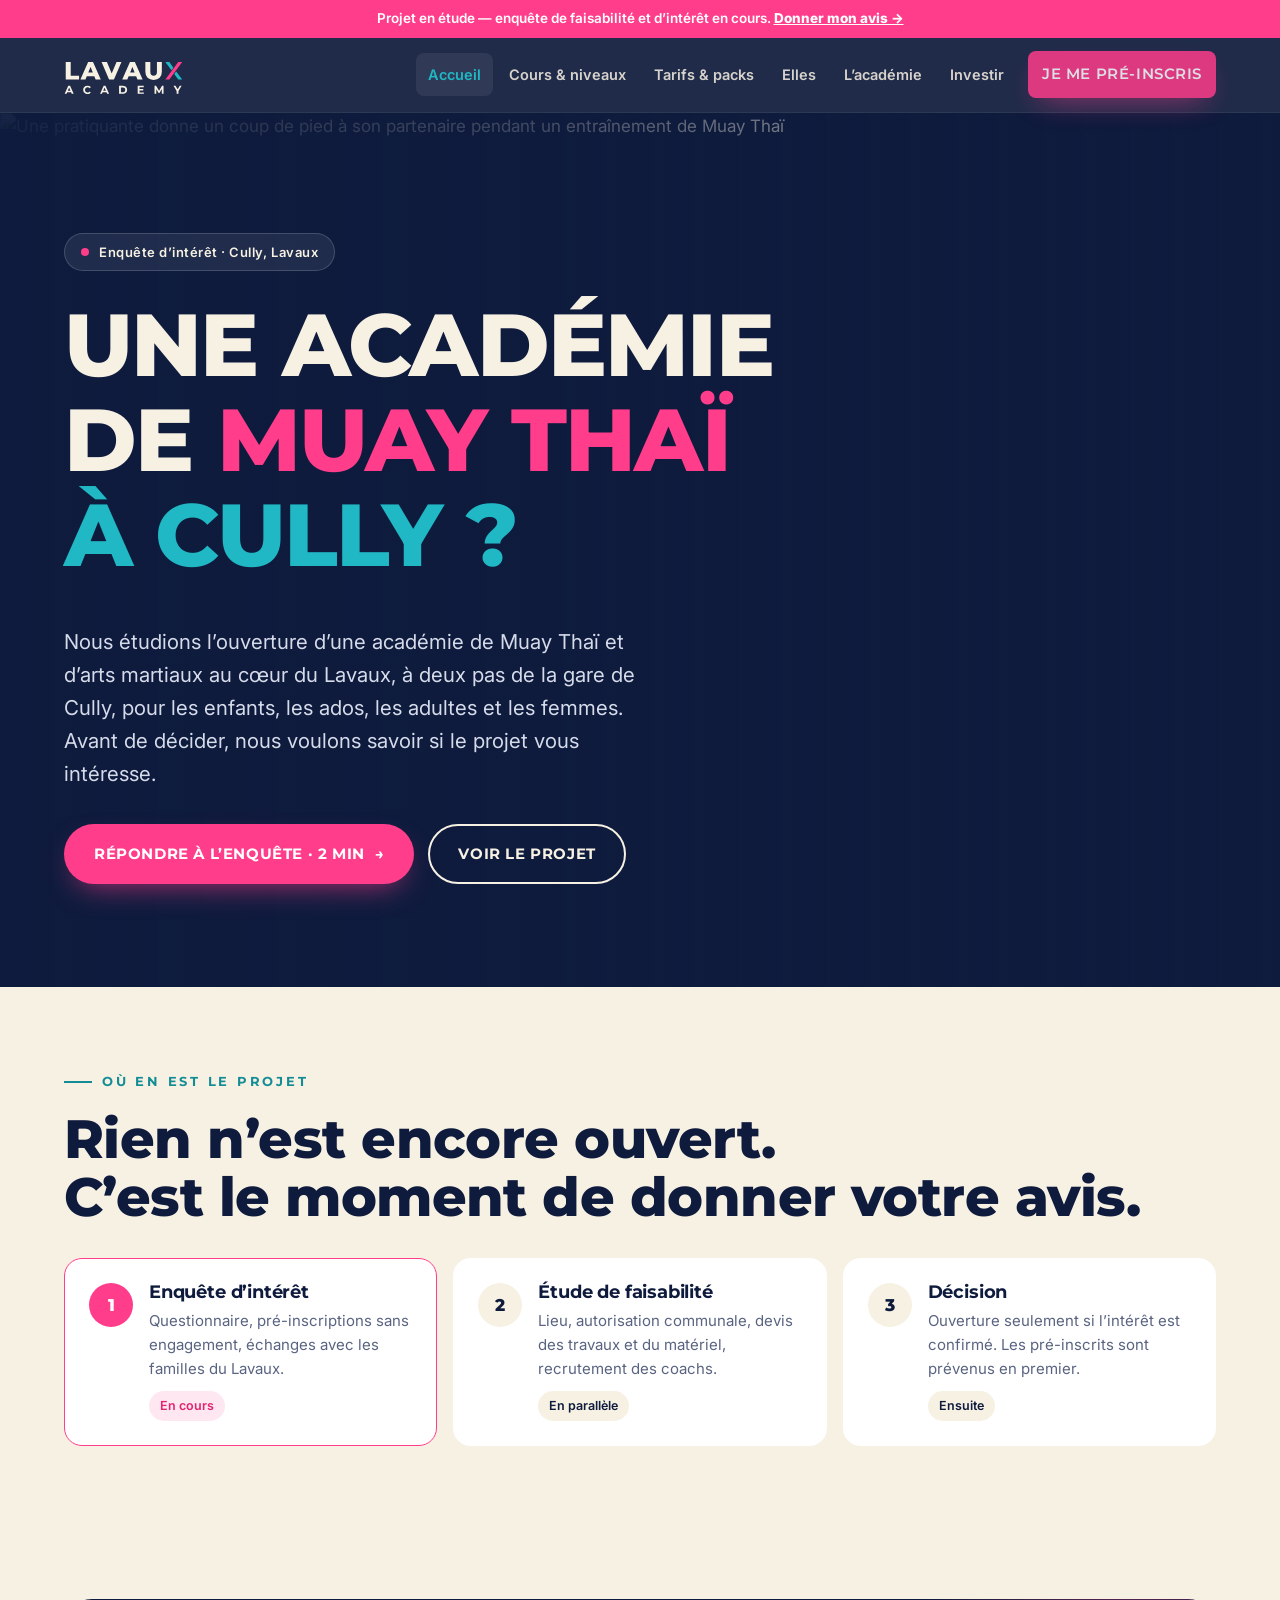
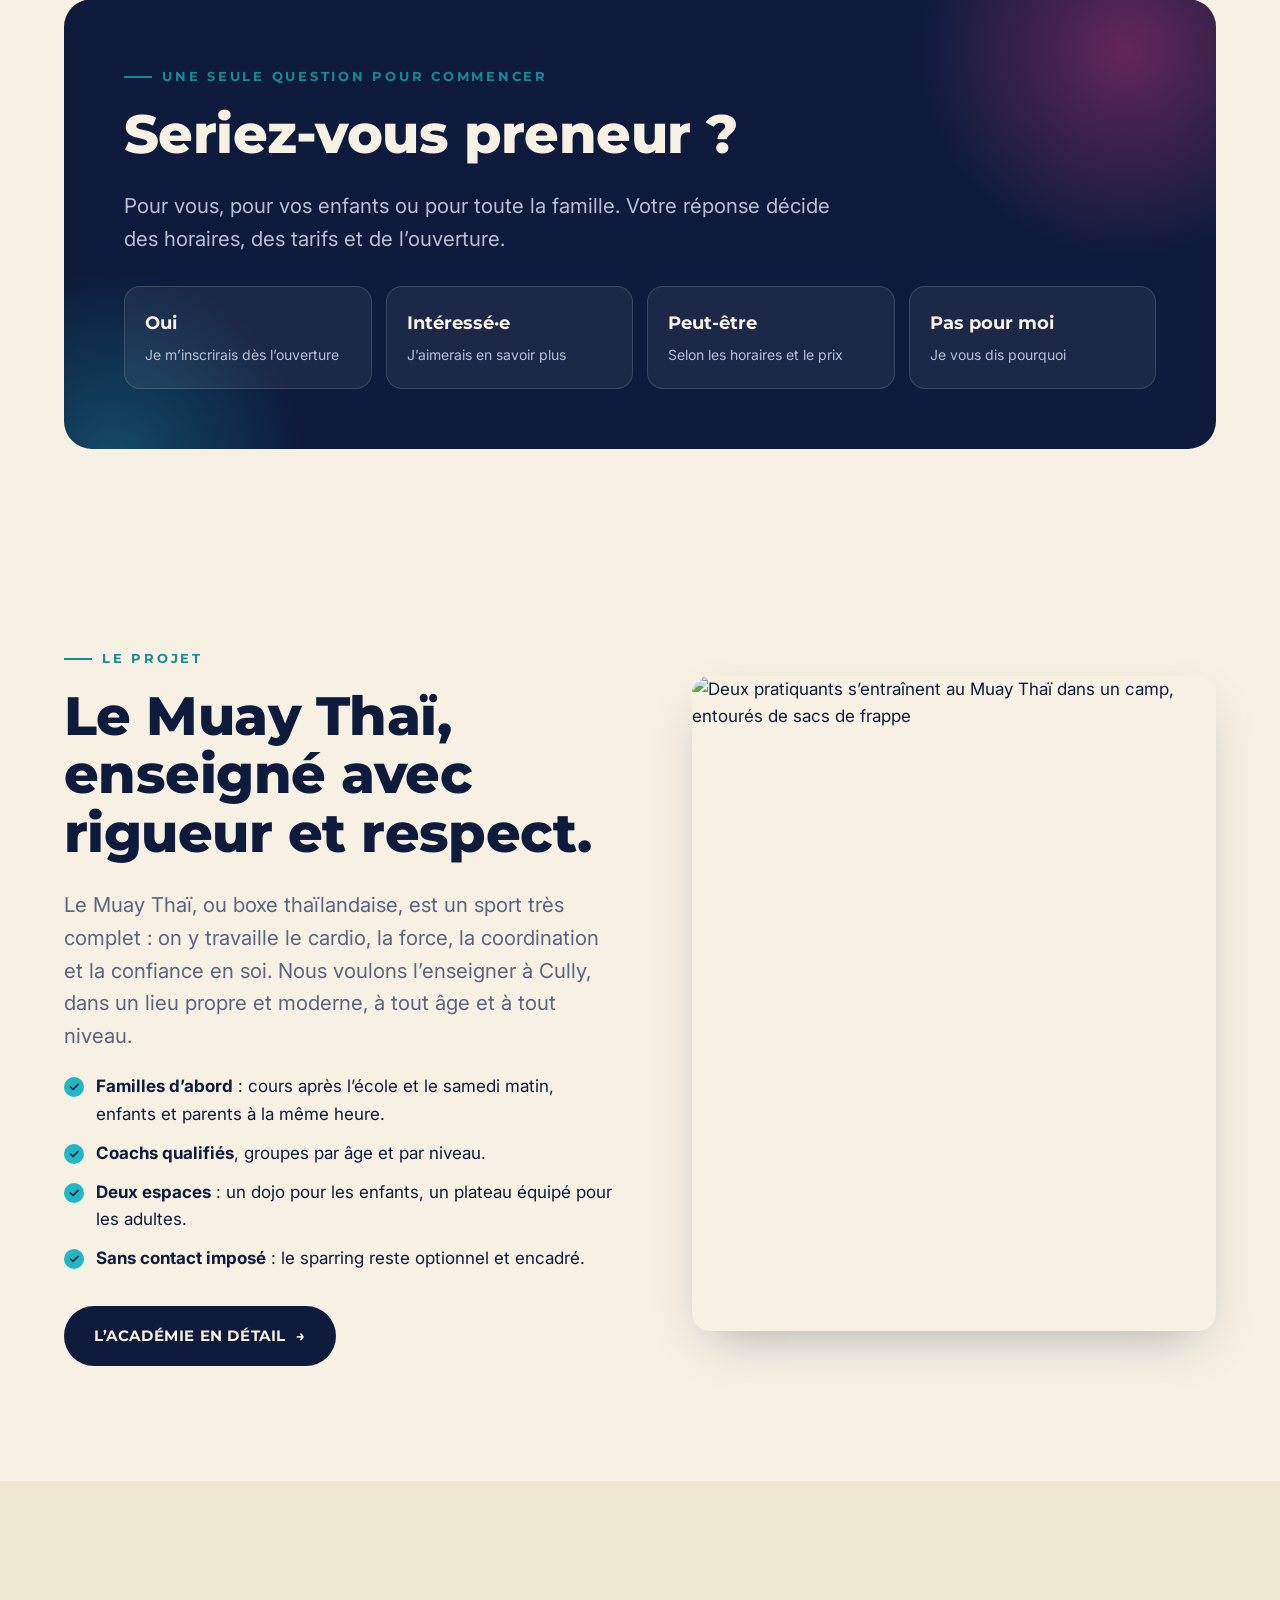
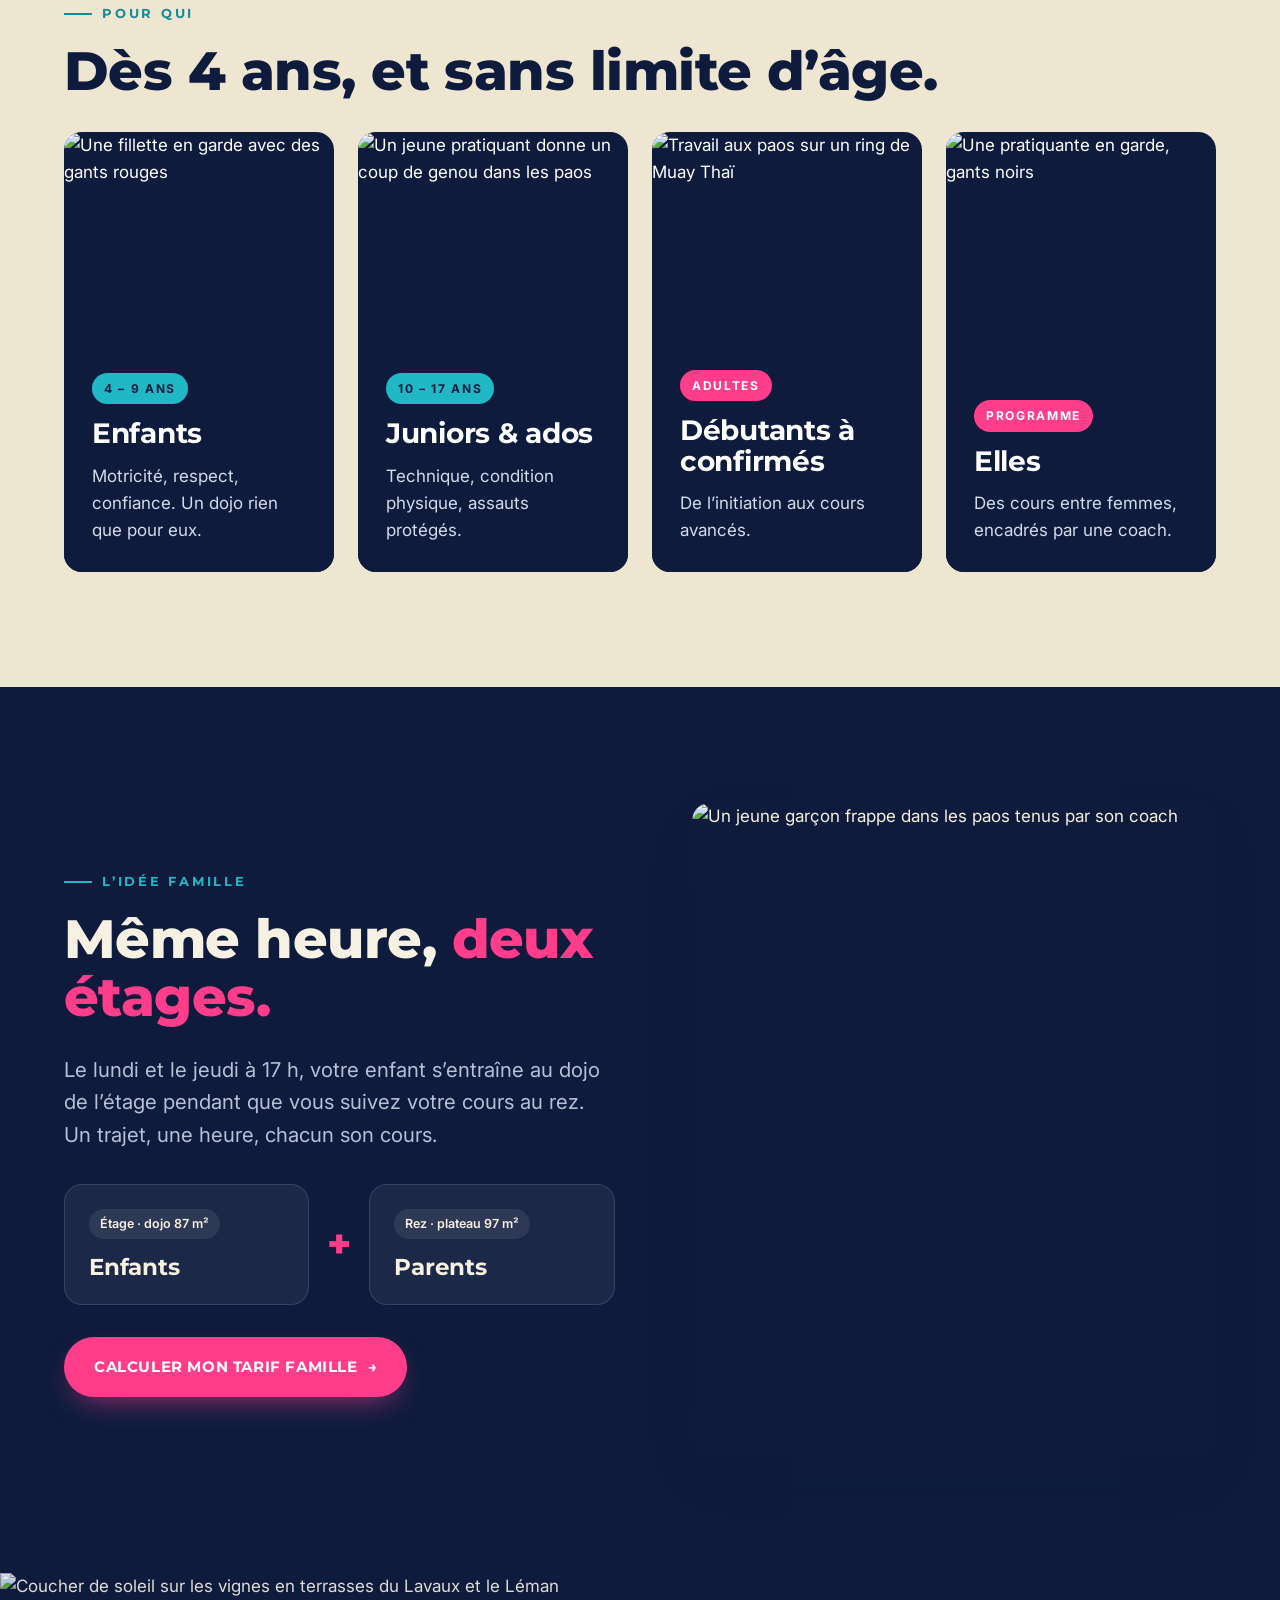
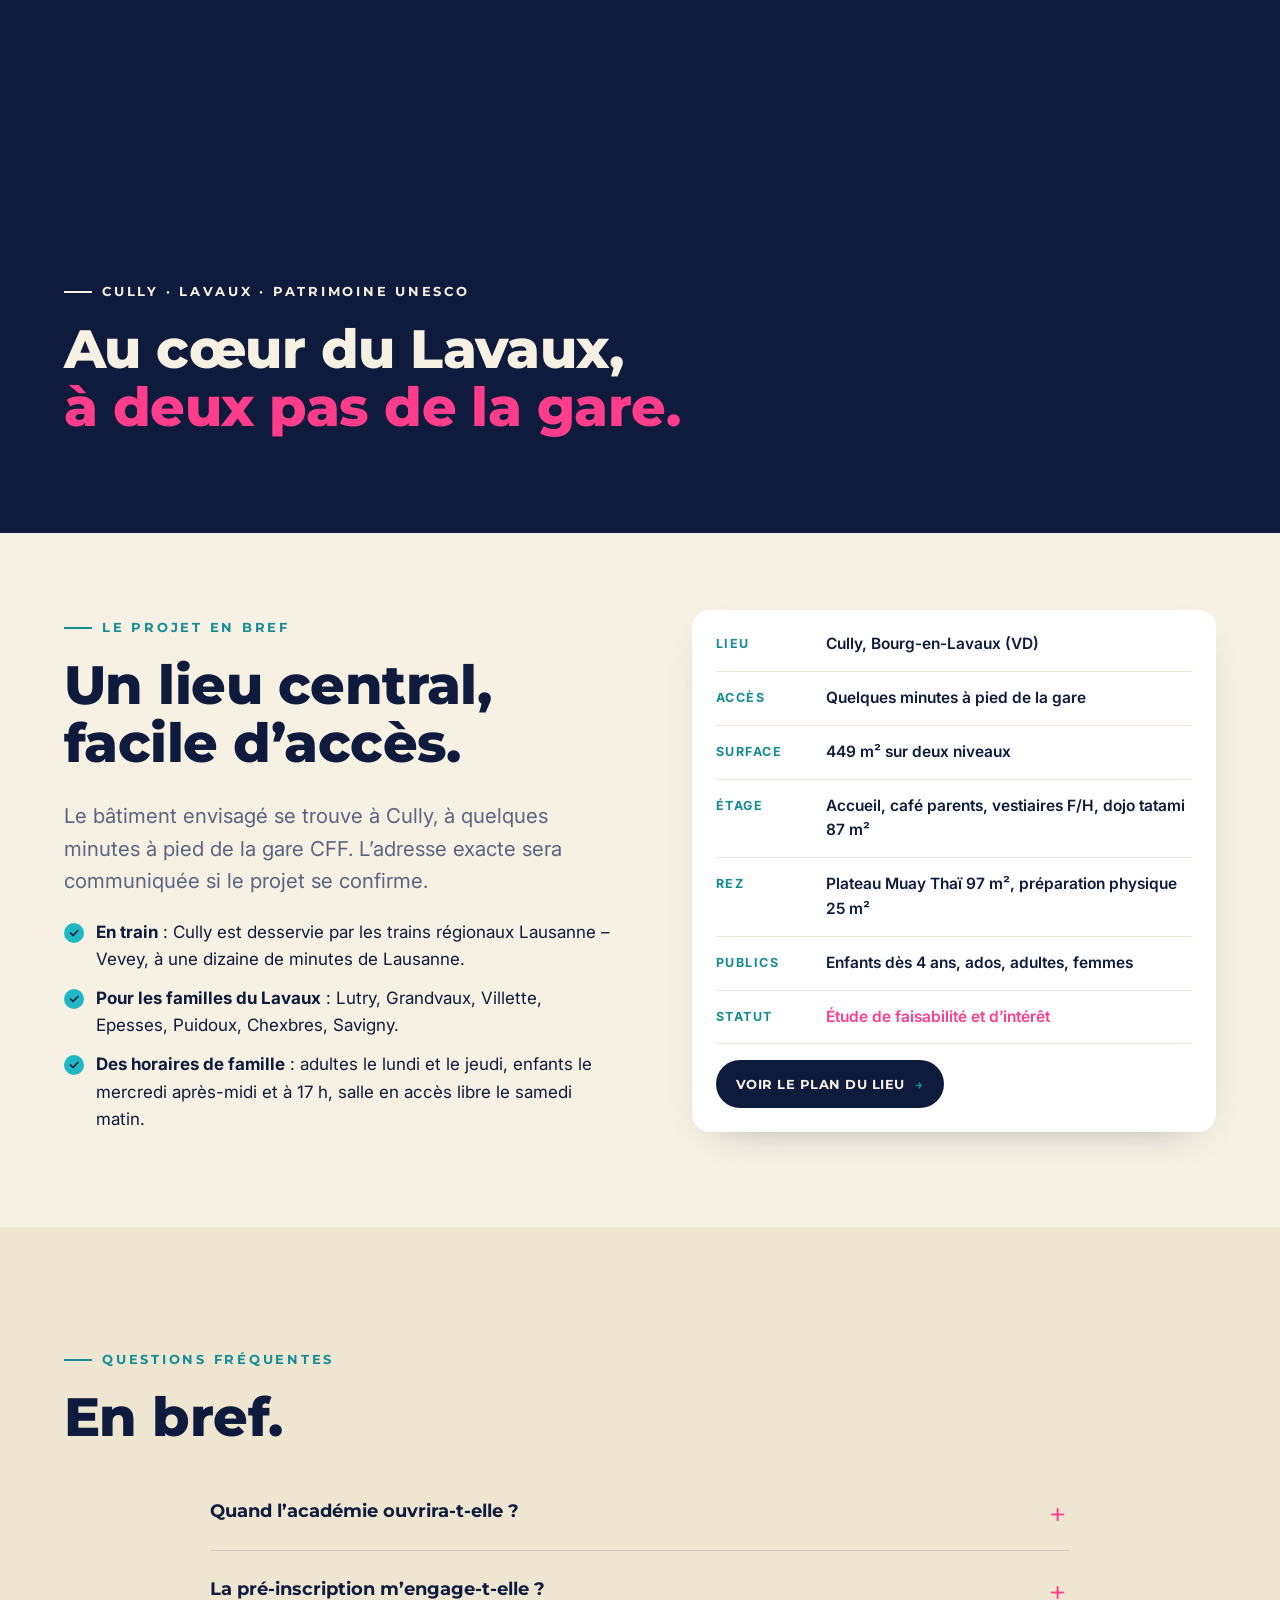
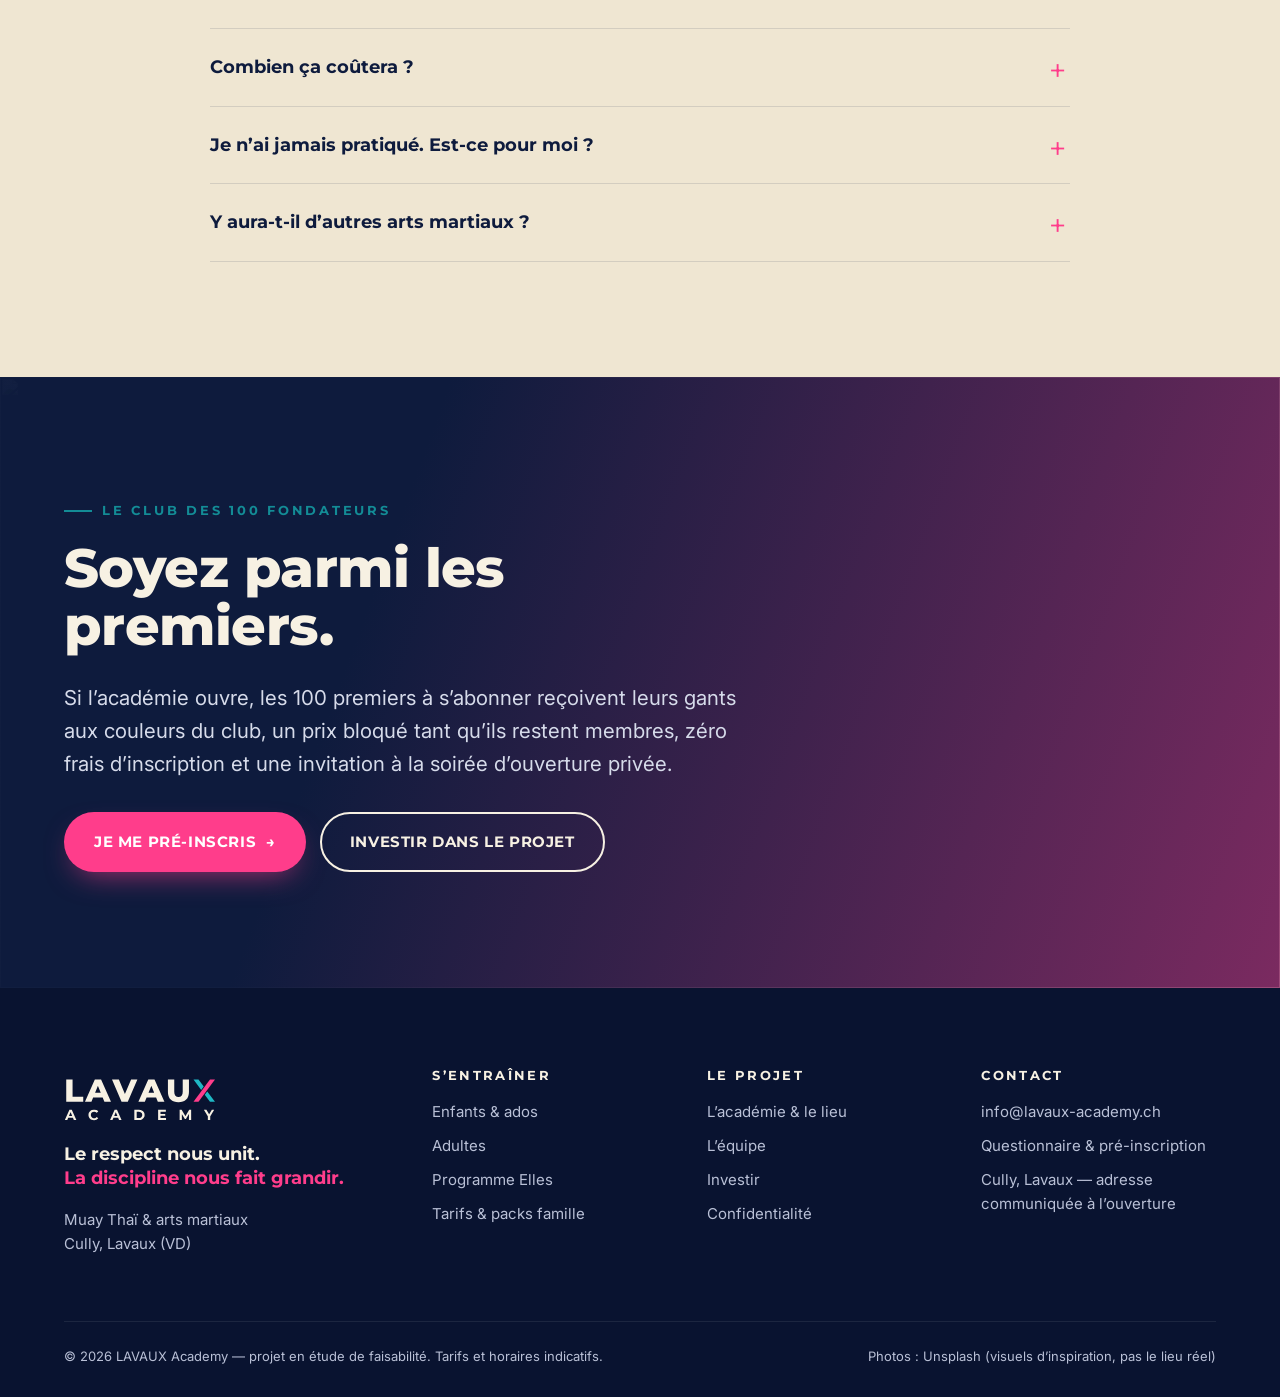
==== commit b6eb964c: "Logo v4 : le X de LAVAUX - En-tête et pied de page : nouveau logo horizontal (LAVAU + X, ACADEMY) - " ====
--- a/index.html
+++ b/index.html
@@ -10,6 +10,7 @@
 <meta property="og:image" content="https://images.unsplash.com/photo-1758778933112-af9fde620101?auto=format&fit=crop&w=1200&h=630&q=70">
 <meta name="theme-color" content="#0E1B3D">
 <link rel="icon" href="assets/img/favicon.svg" type="image/svg+xml">
+<link rel="apple-touch-icon" href="assets/img/apple-touch-icon.png">
 <link rel="preconnect" href="https://fonts.googleapis.com"><link rel="preconnect" href="https://fonts.gstatic.com" crossorigin>
 <link href="https://fonts.googleapis.com/css2?family=Inter:wght@400;500;600;700&family=Montserrat:wght@600;700;800&display=swap" rel="stylesheet">
 <link rel="stylesheet" href="assets/css/style.css">
--- a/assets/css/style.css
+++ b/assets/css/style.css
@@ -75,10 +75,8 @@
 .site-header{position:sticky;top:0;z-index:50;background:rgba(14,27,61,.92);backdrop-filter:saturate(140%) blur(12px);-webkit-backdrop-filter:saturate(140%) blur(12px);color:var(--ivory);border-bottom:1px solid rgba(255,255,255,.06)}
 .nav{display:flex;align-items:center;justify-content:space-between;height:74px;gap:20px}
 .brand{display:flex;align-items:center;gap:12px;text-decoration:none}
-.brand img{height:40px;width:auto}
-.brand-txt{display:flex;flex-direction:column;line-height:1}
-.brand-txt b{font-family:var(--f-head);font-weight:800;font-size:20px;letter-spacing:.18em}
-.brand-txt span{font-family:var(--f-head);font-weight:700;font-size:10px;letter-spacing:.42em;color:var(--pink);margin-top:4px}
+.brand img{height:44px;width:auto;display:block}
+.site-footer .brand img{height:56px}
 .nav-links{display:flex;align-items:center;gap:4px;list-style:none;margin:0;padding:0}
 .nav-links a{display:block;text-decoration:none;font-weight:600;font-size:14.5px;padding:10px 12px;border-radius:8px;opacity:.85;transition:opacity .2s,background .2s}
 .nav-links a:hover,.nav-links a[aria-current=page]{opacity:1;background:rgba(255,255,255,.07)}
@@ -419,7 +417,7 @@
 @media (max-width:860px){.phases{grid-template-columns:1fr}}
 
 /* Mobile d'abord : hero et rythme */
-.brand img{height:34px}
+@media (max-width:700px){.site-header .brand img{height:38px}}
 @media (max-width:700px){
   body{font-size:16px}
   .hero{min-height:auto}
